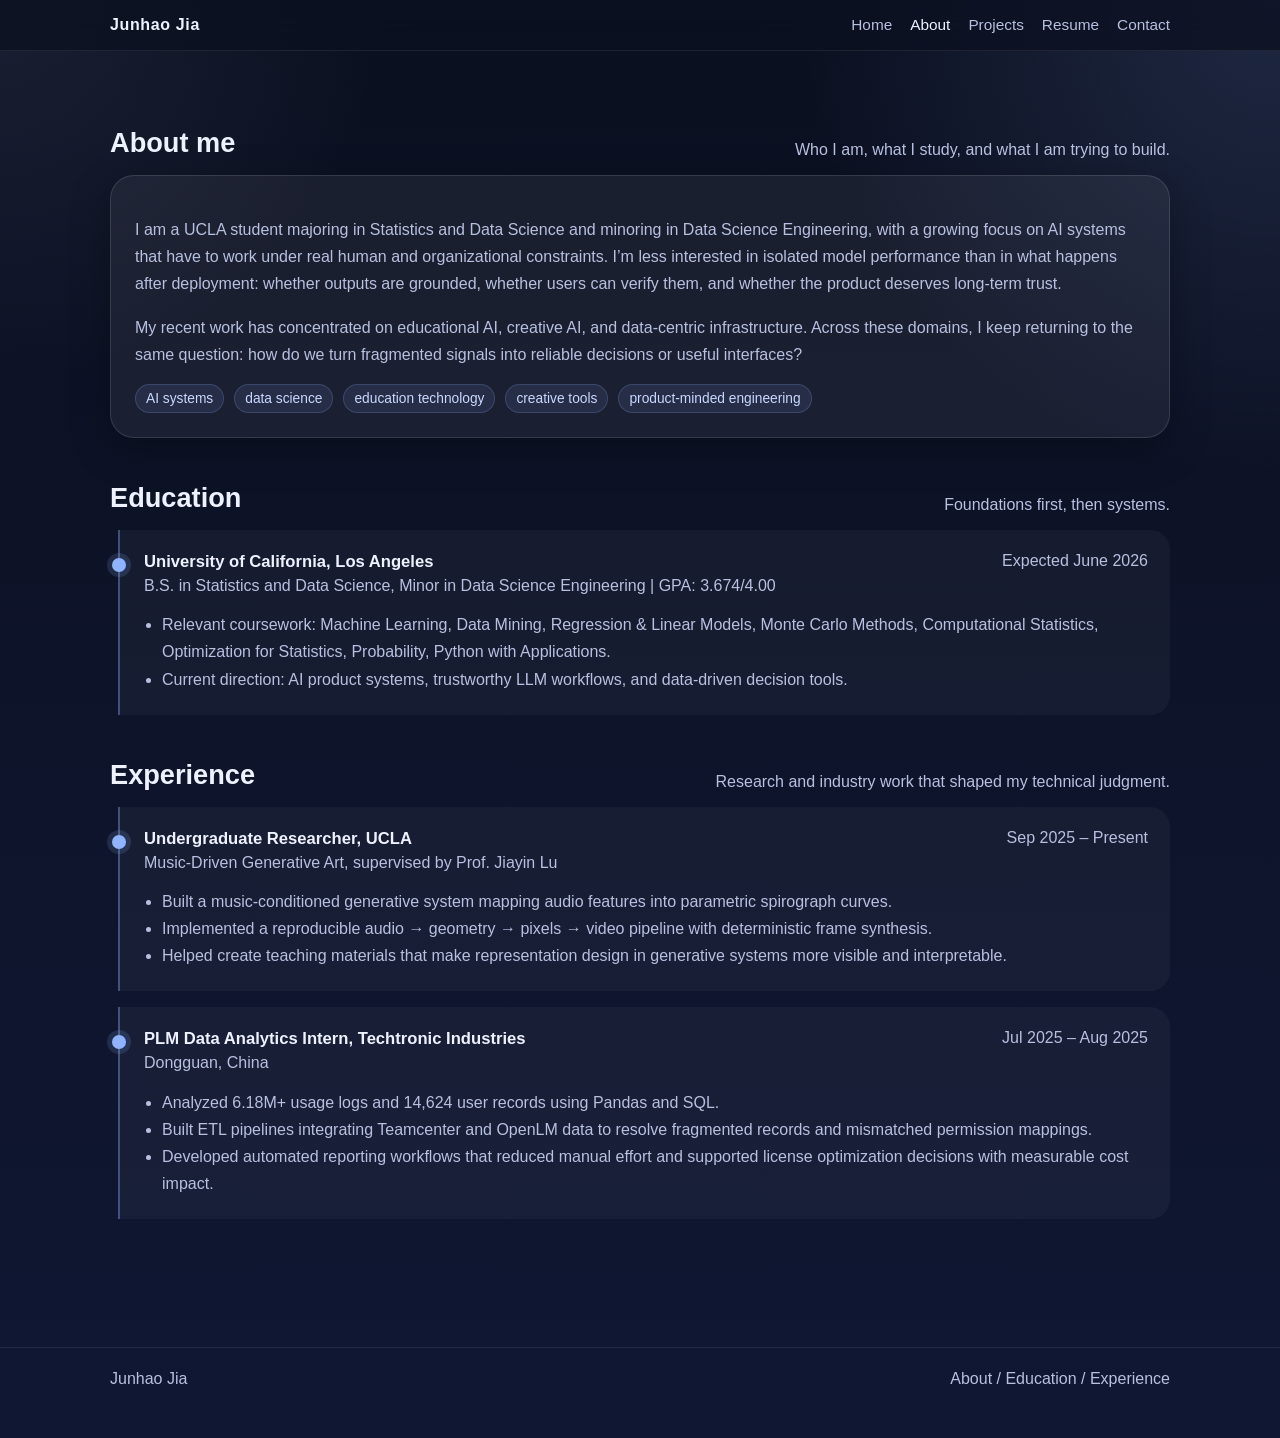
==== about.html @ 17f78689 "Initial commit" ====
<!DOCTYPE html>
<html lang="en">
<head>
  <meta charset="UTF-8" />
  <meta name="viewport" content="width=device-width, initial-scale=1.0" />
  <title>About | Junhao Jia</title>
  <link rel="stylesheet" href="styles.css" />
</head>
<body>
  <nav class="nav">
    <div class="nav-inner">
      <div class="brand">Junhao Jia</div>
      <div class="nav-links">
        <a href="index.html">Home</a>
        <a class="active" href="about.html">About</a>
        <a href="projects.html">Projects</a>
        <a href="resume.html">Resume</a>
        <a href="contact.html">Contact</a>
      </div>
    </div>
  </nav>

  <main class="container">
    <section class="section">
      <div class="section-header">
        <h2>About me</h2>
        <p class="section-note">Who I am, what I study, and what I am trying to build.</p>
      </div>
      <div class="panel">
        <p class="muted">
          I am a UCLA student majoring in Statistics and Data Science and minoring in Data Science Engineering,
          with a growing focus on AI systems that have to work under real human and organizational constraints.
          I’m less interested in isolated model performance than in what happens after deployment: whether outputs
          are grounded, whether users can verify them, and whether the product deserves long-term trust.
        </p>
        <p class="muted">
          My recent work has concentrated on educational AI, creative AI, and data-centric infrastructure. Across these domains,
          I keep returning to the same question: how do we turn fragmented signals into reliable decisions or useful interfaces?
        </p>
        <div class="tag-list">
          <span class="tag">AI systems</span>
          <span class="tag">data science</span>
          <span class="tag">education technology</span>
          <span class="tag">creative tools</span>
          <span class="tag">product-minded engineering</span>
        </div>
      </div>
    </section>

    <section class="section">
      <div class="section-header">
        <h2>Education</h2>
        <p class="section-note">Foundations first, then systems.</p>
      </div>
      <div class="timeline">
        <div class="timeline-item">
          <div class="item-top">
            <strong>University of California, Los Angeles</strong>
            <span>Expected June 2026</span>
          </div>
          <div class="muted">B.S. in Statistics and Data Science, Minor in Data Science Engineering | GPA: 3.674/4.00</div>
          <ul class="clean">
            <li>Relevant coursework: Machine Learning, Data Mining, Regression & Linear Models, Monte Carlo Methods, Computational Statistics, Optimization for Statistics, Probability, Python with Applications.</li>
            <li>Current direction: AI product systems, trustworthy LLM workflows, and data-driven decision tools.</li>
          </ul>
        </div>
      </div>
    </section>

    <section id="experience" class="section">
      <div class="section-header">
        <h2>Experience</h2>
        <p class="section-note">Research and industry work that shaped my technical judgment.</p>
      </div>
      <div class="timeline">
        <div class="timeline-item">
          <div class="item-top">
            <strong>Undergraduate Researcher, UCLA</strong>
            <span>Sep 2025 – Present</span>
          </div>
          <div class="muted">Music-Driven Generative Art, supervised by Prof. Jiayin Lu</div>
          <ul class="clean">
            <li>Built a music-conditioned generative system mapping audio features into parametric spirograph curves.</li>
            <li>Implemented a reproducible audio → geometry → pixels → video pipeline with deterministic frame synthesis.</li>
            <li>Helped create teaching materials that make representation design in generative systems more visible and interpretable.</li>
          </ul>
        </div>

        <div class="timeline-item">
          <div class="item-top">
            <strong>PLM Data Analytics Intern, Techtronic Industries</strong>
            <span>Jul 2025 – Aug 2025</span>
          </div>
          <div class="muted">Dongguan, China</div>
          <ul class="clean">
            <li>Analyzed 6.18M+ usage logs and 14,624 user records using Pandas and SQL.</li>
            <li>Built ETL pipelines integrating Teamcenter and OpenLM data to resolve fragmented records and mismatched permission mappings.</li>
            <li>Developed automated reporting workflows that reduced manual effort and supported license optimization decisions with measurable cost impact.</li>
          </ul>
        </div>
      </div>
    </section>
  </main>

  <footer class="footer">
    <div class="footer-inner">
      <span>Junhao Jia</span>
      <span>About / Education / Experience</span>
    </div>
  </footer>
</body>
</html>
---- styles.css ----
:root {
  --bg: #0b1020;
  --bg-soft: #121936;
  --card: rgba(255,255,255,0.06);
  --card-border: rgba(255,255,255,0.12);
  --text: #eef2ff;
  --muted: #b8c0e0;
  --accent: #8fb3ff;
  --accent-2: #c8d8ff;
  --shadow: 0 12px 40px rgba(0,0,0,0.28);
  --maxw: 1100px;
}

* { box-sizing: border-box; }
html { scroll-behavior: smooth; }
body {
  margin: 0;
  font-family: Inter, Arial, Helvetica, sans-serif;
  color: var(--text);
  background:
    radial-gradient(circle at top right, rgba(143,179,255,0.15), transparent 25%),
    radial-gradient(circle at top left, rgba(200,216,255,0.08), transparent 20%),
    linear-gradient(180deg, #0b1020 0%, #101733 100%);
  min-height: 100vh;
}

a { color: var(--accent-2); text-decoration: none; }
a:hover { text-decoration: underline; }

.nav {
  position: sticky;
  top: 0;
  z-index: 20;
  backdrop-filter: blur(16px);
  background: rgba(11,16,32,0.75);
  border-bottom: 1px solid rgba(255,255,255,0.08);
}
.nav-inner {
  max-width: var(--maxw);
  margin: 0 auto;
  padding: 16px 20px;
  display: flex;
  justify-content: space-between;
  align-items: center;
  gap: 16px;
}
.brand {
  font-weight: 700;
  letter-spacing: 0.04em;
}
.nav-links {
  display: flex;
  gap: 18px;
  flex-wrap: wrap;
}
.nav-links a {
  color: var(--muted);
  font-size: 0.96rem;
}
.nav-links a.active,
.nav-links a:hover {
  color: var(--text);
  text-decoration: none;
}

.container {
  max-width: var(--maxw);
  margin: 0 auto;
  padding: 32px 20px 72px;
}

.hero {
  display: grid;
  grid-template-columns: 1.4fr 0.9fr;
  gap: 28px;
  align-items: stretch;
  margin-top: 20px;
}
.hero-card, .panel, .card {
  background: var(--card);
  border: 1px solid var(--card-border);
  border-radius: 24px;
  box-shadow: var(--shadow);
}
.hero-card { padding: 36px; }
.hero h1 {
  font-size: clamp(2.4rem, 5vw, 4.5rem);
  margin: 10px 0 12px;
  line-height: 0.95;
}
.kicker {
  text-transform: uppercase;
  letter-spacing: 0.18em;
  color: var(--accent);
  font-size: 0.78rem;
  margin-bottom: 8px;
}
.lead {
  color: var(--muted);
  font-size: 1.08rem;
  line-height: 1.7;
  max-width: 60ch;
}
.button-row {
  display: flex;
  flex-wrap: wrap;
  gap: 12px;
  margin-top: 24px;
}
.btn {
  display: inline-flex;
  align-items: center;
  justify-content: center;
  padding: 12px 18px;
  border-radius: 999px;
  font-weight: 600;
  border: 1px solid var(--card-border);
  background: rgba(255,255,255,0.03);
  color: var(--text);
  text-decoration: none;
}
.btn.primary {
  background: linear-gradient(135deg, var(--accent), #7599f5);
  color: #081020;
  border: none;
}
.btn:hover { text-decoration: none; transform: translateY(-1px); }

.profile {
  padding: 28px;
  display: flex;
  flex-direction: column;
  gap: 18px;
}
.avatar {
  width: 100%;
  aspect-ratio: 1 / 1;
  border-radius: 22px;
  background:
    radial-gradient(circle at 50% 36%, rgba(255,255,255,0.18), transparent 16%),
    radial-gradient(circle at 50% 72%, rgba(255,255,255,0.12), transparent 22%),
    linear-gradient(160deg, #1a2550 0%, #23315f 100%);
  border: 1px dashed rgba(255,255,255,0.2);
  display: grid;
  place-items: center;
  text-align: center;
  color: var(--muted);
  padding: 20px;
}
.avatar strong {
  display: block;
  color: var(--text);
  font-size: 1.1rem;
  margin-bottom: 8px;
}
.stat-grid {
  display: grid;
  grid-template-columns: repeat(2, 1fr);
  gap: 12px;
}
.stat {
  padding: 16px;
  border-radius: 18px;
  background: rgba(255,255,255,0.04);
  border: 1px solid rgba(255,255,255,0.08);
}
.stat strong {
  display: block;
  font-size: 1.15rem;
}
.stat span {
  color: var(--muted);
  font-size: 0.92rem;
}

.section {
  margin-top: 44px;
}
.section-header {
  display: flex;
  justify-content: space-between;
  align-items: end;
  gap: 18px;
  margin-bottom: 16px;
}
.section h2 {
  font-size: 1.7rem;
  margin: 0;
}
.section p.section-note {
  margin: 0;
  color: var(--muted);
}
.grid-3, .grid-2 {
  display: grid;
  gap: 18px;
}
.grid-3 { grid-template-columns: repeat(3, 1fr); }
.grid-2 { grid-template-columns: repeat(2, 1fr); }
.card, .panel {
  padding: 24px;
}
.card h3, .panel h3 {
  margin-top: 0;
  margin-bottom: 10px;
}
.muted { color: var(--muted); line-height: 1.7; }
.tag-list {
  display: flex;
  gap: 10px;
  flex-wrap: wrap;
  margin-top: 12px;
}
.tag {
  padding: 6px 10px;
  font-size: 0.86rem;
  border-radius: 999px;
  background: rgba(143,179,255,0.1);
  color: var(--accent-2);
  border: 1px solid rgba(143,179,255,0.2);
}
.timeline {
  display: grid;
  gap: 16px;
}
.timeline-item {
  position: relative;
  padding: 22px 22px 22px 24px;
  border-left: 2px solid rgba(143,179,255,0.35);
  margin-left: 8px;
  background: rgba(255,255,255,0.04);
  border-radius: 0 20px 20px 0;
}
.timeline-item::before {
  content: '';
  position: absolute;
  left: -8px;
  top: 28px;
  width: 14px;
  height: 14px;
  background: var(--accent);
  border-radius: 50%;
  box-shadow: 0 0 0 5px rgba(143,179,255,0.15);
}
.item-top {
  display: flex;
  justify-content: space-between;
  gap: 12px;
  flex-wrap: wrap;
}
.item-top strong { font-size: 1.04rem; }
.item-top span { color: var(--muted); }
ul.clean {
  padding-left: 18px;
  margin: 12px 0 0;
  color: var(--muted);
  line-height: 1.7;
}
.resume-frame {
  width: 100%;
  height: 900px;
  border: 1px solid var(--card-border);
  border-radius: 18px;
  background: white;
}
.footer {
  border-top: 1px solid rgba(255,255,255,0.08);
  margin-top: 56px;
}
.footer-inner {
  max-width: var(--maxw);
  margin: 0 auto;
  padding: 22px 20px 50px;
  color: var(--muted);
  display: flex;
  justify-content: space-between;
  gap: 12px;
  flex-wrap: wrap;
}
.note-box {
  padding: 14px 16px;
  border-radius: 16px;
  background: rgba(255,255,255,0.05);
  border: 1px solid rgba(255,255,255,0.08);
  color: var(--muted);
  margin-top: 14px;
}
.small { font-size: 0.92rem; }

@media (max-width: 900px) {
  .hero, .grid-3, .grid-2 { grid-template-columns: 1fr; }
  .resume-frame { height: 720px; }
}

@media (max-width: 620px) {
  .hero-card, .profile, .card, .panel { padding: 22px; }
  .nav-inner { padding: 14px 16px; }
  .container { padding: 24px 16px 64px; }
  .hero h1 { line-height: 1.02; }
}
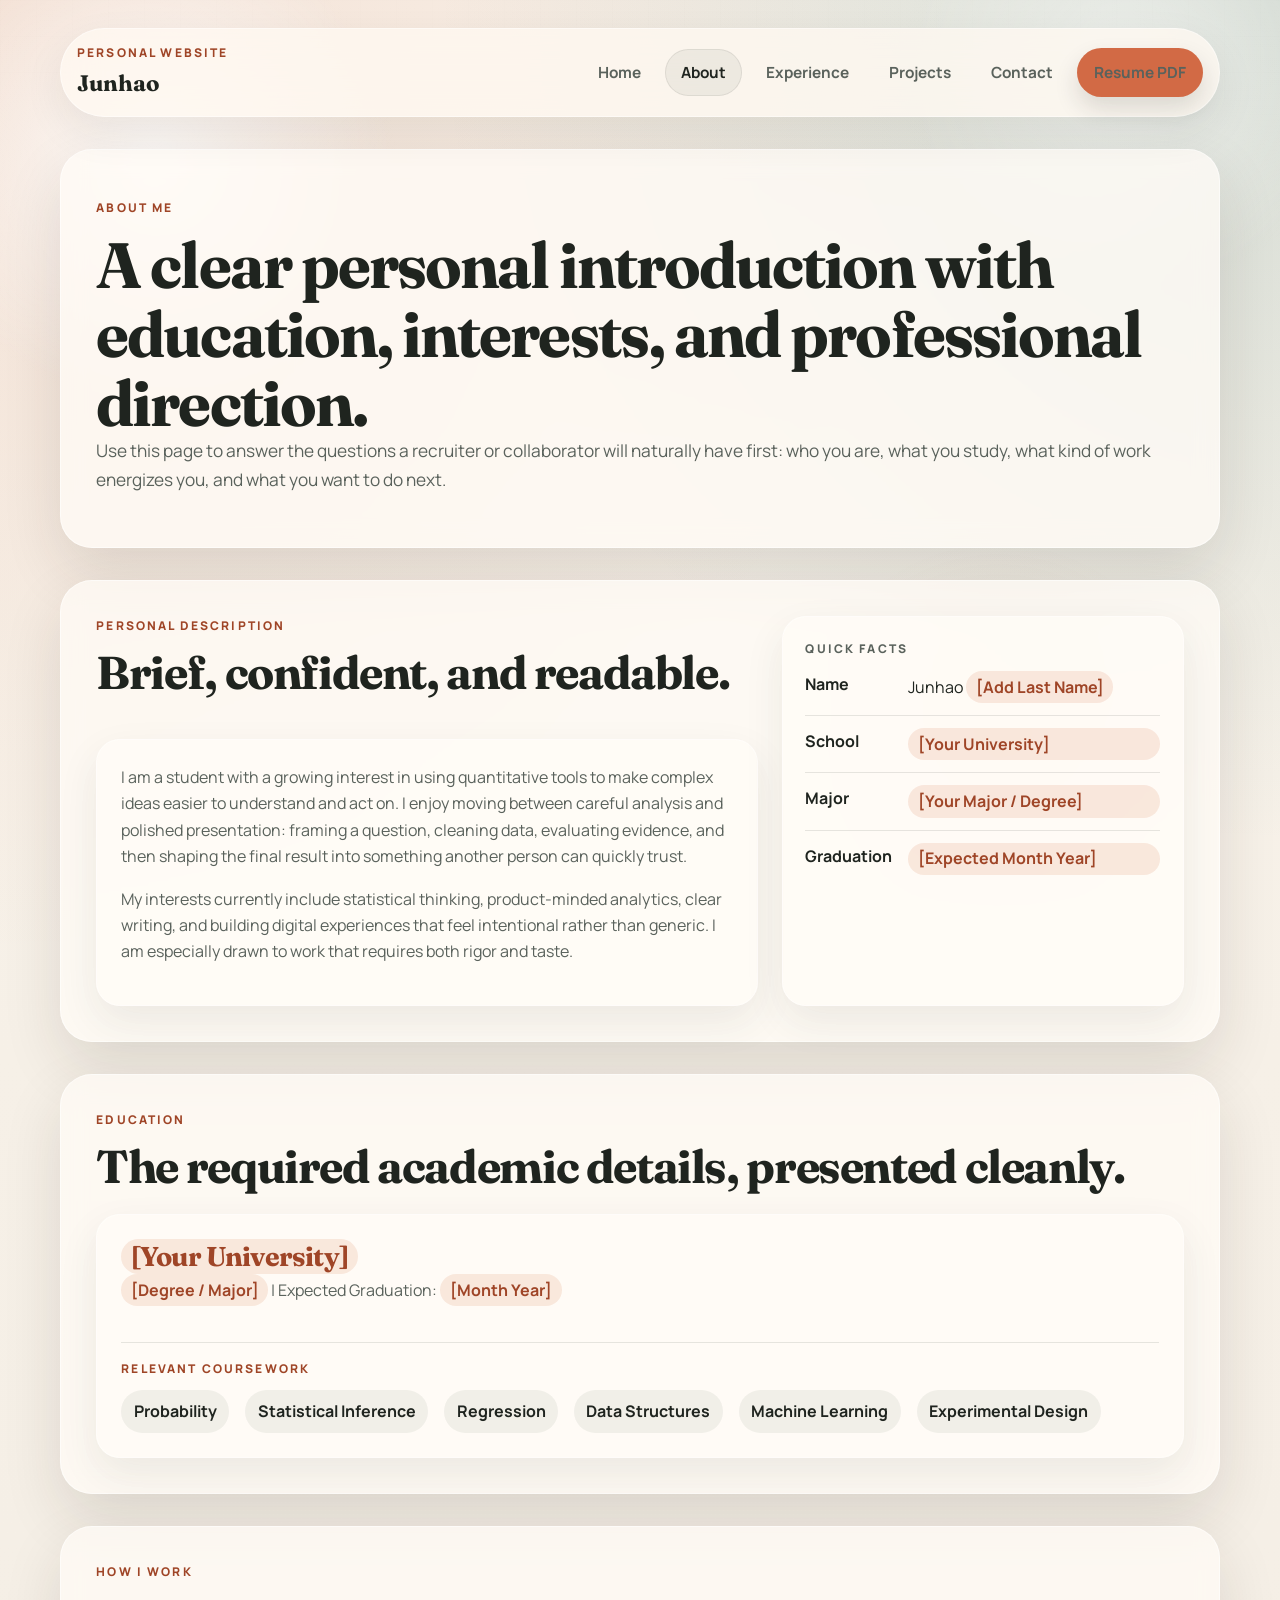
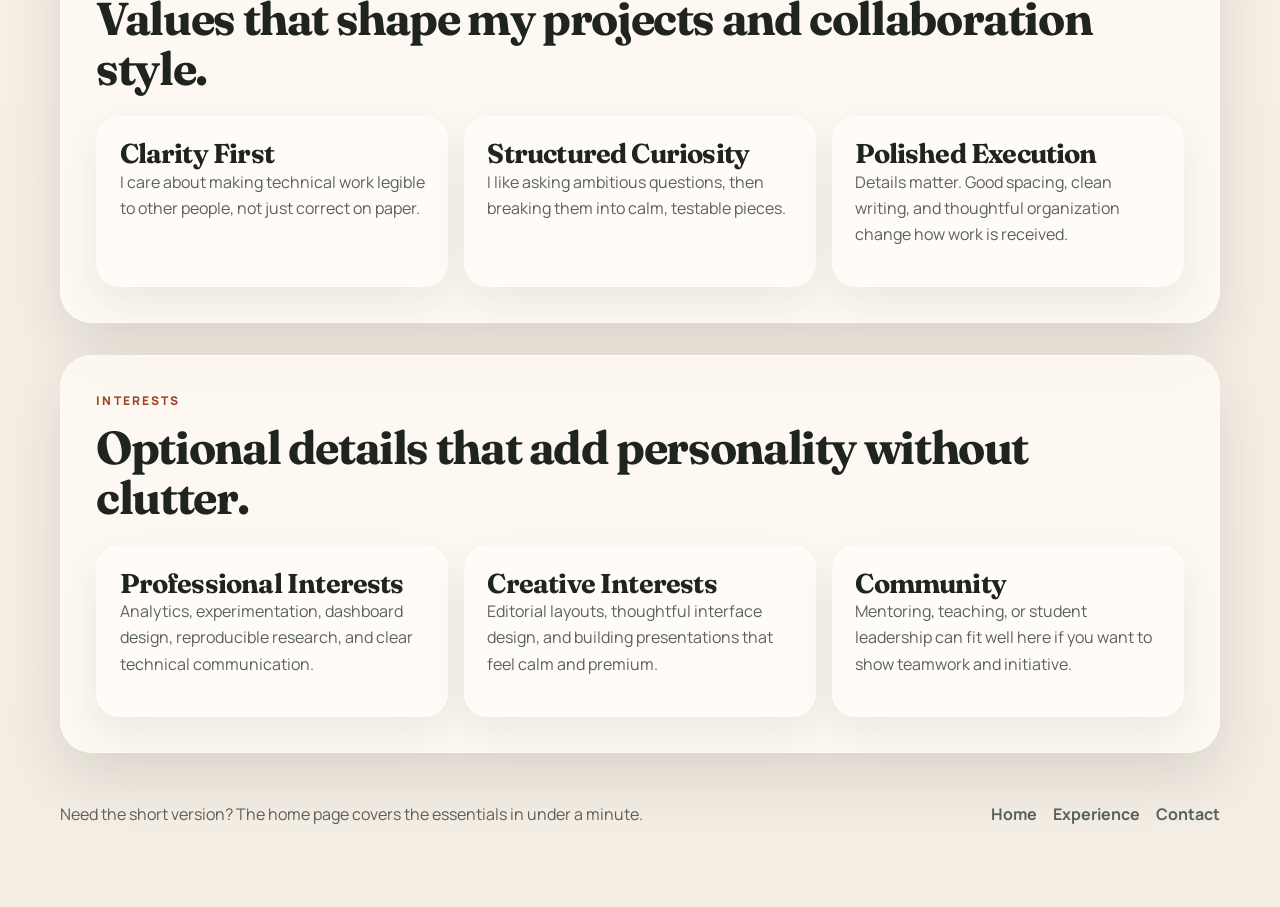
==== commit d8ddbaec: "Revamp site: new assets, styles, pages Reorganize the site to a modern multi-page layout: replace th" ====
--- a/about.html
+++ b/about.html
@@ -1,112 +1,169 @@
 <!DOCTYPE html>
 <html lang="en">
-<head>
-  <meta charset="UTF-8" />
-  <meta name="viewport" content="width=device-width, initial-scale=1.0" />
-  <title>About | Junhao Jia</title>
-  <link rel="stylesheet" href="styles.css" />
-</head>
-<body>
-  <nav class="nav">
-    <div class="nav-inner">
-      <div class="brand">Junhao Jia</div>
-      <div class="nav-links">
-        <a href="index.html">Home</a>
-        <a class="active" href="about.html">About</a>
-        <a href="projects.html">Projects</a>
-        <a href="resume.html">Resume</a>
-        <a href="contact.html">Contact</a>
-      </div>
+  <head>
+    <meta charset="UTF-8" />
+    <meta name="viewport" content="width=device-width, initial-scale=1.0" />
+    <meta
+      name="description"
+      content="About page for a professional personal website."
+    />
+    <title>About | Junhao</title>
+    <link rel="preconnect" href="https://fonts.googleapis.com" />
+    <link rel="preconnect" href="https://fonts.gstatic.com" crossorigin />
+    <link rel="stylesheet" href="assets/css/styles.css" />
+    <script src="assets/js/main.js" defer></script>
+  </head>
+  <body data-page="about">
+    <div class="site-shell">
+      <header class="site-header">
+        <a class="brand-mark" href="index.html">
+          <span class="brand-mark__eyebrow">Personal Website</span>
+          <span class="brand-mark__name">Junhao</span>
+        </a>
+        <button class="nav-toggle" type="button" aria-expanded="false" aria-label="Open menu">
+          <span></span>
+          <span></span>
+        </button>
+        <nav class="site-nav" aria-label="Primary">
+          <a href="index.html" data-nav="home">Home</a>
+          <a href="about.html" data-nav="about">About</a>
+          <a href="resume.html" data-nav="resume">Experience</a>
+          <a href="projects.html" data-nav="projects">Projects</a>
+          <a href="contact.html" data-nav="contact">Contact</a>
+          <a class="button button--small" href="assets/resume.pdf" target="_blank" rel="noreferrer">Resume PDF</a>
+        </nav>
+      </header>
+
+      <main>
+        <section class="page-intro reveal">
+          <p class="section-label">About Me</p>
+          <h1>A clear personal introduction with education, interests, and professional direction.</h1>
+          <p class="lead">
+            Use this page to answer the questions a recruiter or collaborator will naturally have first:
+            who you are, what you study, what kind of work energizes you, and what you want to do next.
+          </p>
+        </section>
+
+        <section class="section split-section reveal">
+          <div class="split-section__main">
+            <div class="section-heading">
+              <div>
+                <p class="section-label">Personal Description</p>
+                <h2>Brief, confident, and readable.</h2>
+              </div>
+            </div>
+            <div class="rich-card">
+              <p>
+                I am a student with a growing interest in using quantitative tools to make complex ideas
+                easier to understand and act on. I enjoy moving between careful analysis and polished
+                presentation: framing a question, cleaning data, evaluating evidence, and then shaping the
+                final result into something another person can quickly trust.
+              </p>
+              <p>
+                My interests currently include statistical thinking, product-minded analytics, clear writing,
+                and building digital experiences that feel intentional rather than generic. I am especially
+                drawn to work that requires both rigor and taste.
+              </p>
+            </div>
+          </div>
+
+          <aside class="split-section__side">
+            <div class="panel-card">
+              <p class="section-label">Quick Facts</p>
+              <ul class="meta-list meta-list--stacked">
+                <li><strong>Name</strong><span>Junhao <span class="placeholder">[Add Last Name]</span></span></li>
+                <li><strong>School</strong><span class="placeholder">[Your University]</span></li>
+                <li><strong>Major</strong><span class="placeholder">[Your Major / Degree]</span></li>
+                <li><strong>Graduation</strong><span class="placeholder">[Expected Month Year]</span></li>
+              </ul>
+            </div>
+          </aside>
+        </section>
+
+        <section class="section reveal">
+          <div class="section-heading">
+            <div>
+              <p class="section-label">Education</p>
+              <h2>The required academic details, presented cleanly.</h2>
+            </div>
+          </div>
+          <div class="education-card">
+            <div>
+              <h3><span class="placeholder">[Your University]</span></h3>
+              <p class="education-card__subline">
+                <span class="placeholder">[Degree / Major]</span> | Expected Graduation:
+                <span class="placeholder">[Month Year]</span>
+              </p>
+            </div>
+            <div class="coursework-block">
+              <p class="coursework-block__label">Relevant Coursework</p>
+              <div class="tag-cloud">
+                <span class="tag">Probability</span>
+                <span class="tag">Statistical Inference</span>
+                <span class="tag">Regression</span>
+                <span class="tag">Data Structures</span>
+                <span class="tag">Machine Learning</span>
+                <span class="tag">Experimental Design</span>
+              </div>
+            </div>
+          </div>
+        </section>
+
+        <section class="section reveal">
+          <div class="section-heading">
+            <div>
+              <p class="section-label">How I Work</p>
+              <h2>Values that shape my projects and collaboration style.</h2>
+            </div>
+          </div>
+          <div class="feature-grid">
+            <article class="feature-card">
+              <h3>Clarity First</h3>
+              <p>I care about making technical work legible to other people, not just correct on paper.</p>
+            </article>
+            <article class="feature-card">
+              <h3>Structured Curiosity</h3>
+              <p>I like asking ambitious questions, then breaking them into calm, testable pieces.</p>
+            </article>
+            <article class="feature-card">
+              <h3>Polished Execution</h3>
+              <p>Details matter. Good spacing, clean writing, and thoughtful organization change how work is received.</p>
+            </article>
+          </div>
+        </section>
+
+        <section class="section reveal">
+          <div class="section-heading">
+            <div>
+              <p class="section-label">Interests</p>
+              <h2>Optional details that add personality without clutter.</h2>
+            </div>
+          </div>
+          <div class="feature-grid">
+            <article class="feature-card">
+              <h3>Professional Interests</h3>
+              <p>Analytics, experimentation, dashboard design, reproducible research, and clear technical communication.</p>
+            </article>
+            <article class="feature-card">
+              <h3>Creative Interests</h3>
+              <p>Editorial layouts, thoughtful interface design, and building presentations that feel calm and premium.</p>
+            </article>
+            <article class="feature-card">
+              <h3>Community</h3>
+              <p>Mentoring, teaching, or student leadership can fit well here if you want to show teamwork and initiative.</p>
+            </article>
+          </div>
+        </section>
+      </main>
+
+      <footer class="site-footer">
+        <p>Need the short version? The home page covers the essentials in under a minute.</p>
+        <div class="footer-links">
+          <a href="index.html">Home</a>
+          <a href="resume.html">Experience</a>
+          <a href="contact.html">Contact</a>
+        </div>
+      </footer>
     </div>
-  </nav>
-
-  <main class="container">
-    <section class="section">
-      <div class="section-header">
-        <h2>About me</h2>
-        <p class="section-note">Who I am, what I study, and what I am trying to build.</p>
-      </div>
-      <div class="panel">
-        <p class="muted">
-          I am a UCLA student majoring in Statistics and Data Science and minoring in Data Science Engineering,
-          with a growing focus on AI systems that have to work under real human and organizational constraints.
-          I’m less interested in isolated model performance than in what happens after deployment: whether outputs
-          are grounded, whether users can verify them, and whether the product deserves long-term trust.
-        </p>
-        <p class="muted">
-          My recent work has concentrated on educational AI, creative AI, and data-centric infrastructure. Across these domains,
-          I keep returning to the same question: how do we turn fragmented signals into reliable decisions or useful interfaces?
-        </p>
-        <div class="tag-list">
-          <span class="tag">AI systems</span>
-          <span class="tag">data science</span>
-          <span class="tag">education technology</span>
-          <span class="tag">creative tools</span>
-          <span class="tag">product-minded engineering</span>
-        </div>
-      </div>
-    </section>
-
-    <section class="section">
-      <div class="section-header">
-        <h2>Education</h2>
-        <p class="section-note">Foundations first, then systems.</p>
-      </div>
-      <div class="timeline">
-        <div class="timeline-item">
-          <div class="item-top">
-            <strong>University of California, Los Angeles</strong>
-            <span>Expected June 2026</span>
-          </div>
-          <div class="muted">B.S. in Statistics and Data Science, Minor in Data Science Engineering | GPA: 3.674/4.00</div>
-          <ul class="clean">
-            <li>Relevant coursework: Machine Learning, Data Mining, Regression & Linear Models, Monte Carlo Methods, Computational Statistics, Optimization for Statistics, Probability, Python with Applications.</li>
-            <li>Current direction: AI product systems, trustworthy LLM workflows, and data-driven decision tools.</li>
-          </ul>
-        </div>
-      </div>
-    </section>
-
-    <section id="experience" class="section">
-      <div class="section-header">
-        <h2>Experience</h2>
-        <p class="section-note">Research and industry work that shaped my technical judgment.</p>
-      </div>
-      <div class="timeline">
-        <div class="timeline-item">
-          <div class="item-top">
-            <strong>Undergraduate Researcher, UCLA</strong>
-            <span>Sep 2025 – Present</span>
-          </div>
-          <div class="muted">Music-Driven Generative Art, supervised by Prof. Jiayin Lu</div>
-          <ul class="clean">
-            <li>Built a music-conditioned generative system mapping audio features into parametric spirograph curves.</li>
-            <li>Implemented a reproducible audio → geometry → pixels → video pipeline with deterministic frame synthesis.</li>
-            <li>Helped create teaching materials that make representation design in generative systems more visible and interpretable.</li>
-          </ul>
-        </div>
-
-        <div class="timeline-item">
-          <div class="item-top">
-            <strong>PLM Data Analytics Intern, Techtronic Industries</strong>
-            <span>Jul 2025 – Aug 2025</span>
-          </div>
-          <div class="muted">Dongguan, China</div>
-          <ul class="clean">
-            <li>Analyzed 6.18M+ usage logs and 14,624 user records using Pandas and SQL.</li>
-            <li>Built ETL pipelines integrating Teamcenter and OpenLM data to resolve fragmented records and mismatched permission mappings.</li>
-            <li>Developed automated reporting workflows that reduced manual effort and supported license optimization decisions with measurable cost impact.</li>
-          </ul>
-        </div>
-      </div>
-    </section>
-  </main>
-
-  <footer class="footer">
-    <div class="footer-inner">
-      <span>Junhao Jia</span>
-      <span>About / Education / Experience</span>
-    </div>
-  </footer>
-</body>
+  </body>
 </html>
--- a/assets/css/styles.css
+++ b/assets/css/styles.css
@@ -0,0 +1,731 @@
+@import url("https://fonts.googleapis.com/css2?family=Fraunces:opsz,wght@9..144,600;9..144,700&family=Manrope:wght@400;500;600;700;800&display=swap");
+
+:root {
+  --bg: #f6f0e7;
+  --bg-strong: #fff9f0;
+  --surface: rgba(255, 252, 246, 0.76);
+  --surface-strong: rgba(255, 250, 242, 0.96);
+  --ink: #1f241f;
+  --muted: #5a625c;
+  --line: rgba(31, 36, 31, 0.11);
+  --accent: #d26a45;
+  --accent-strong: #9f4527;
+  --accent-soft: rgba(210, 106, 69, 0.14);
+  --green: #2f6b65;
+  --green-soft: rgba(47, 107, 101, 0.14);
+  --shadow: 0 24px 60px rgba(40, 34, 28, 0.12);
+  --shadow-soft: 0 16px 40px rgba(40, 34, 28, 0.08);
+  --radius-xl: 32px;
+  --radius-lg: 24px;
+  --radius-md: 18px;
+  --radius-sm: 14px;
+  --content-width: min(1160px, calc(100vw - 2rem));
+}
+
+*,
+*::before,
+*::after {
+  box-sizing: border-box;
+}
+
+html {
+  scroll-behavior: smooth;
+}
+
+body {
+  margin: 0;
+  min-height: 100vh;
+  font-family: "Manrope", "Segoe UI", sans-serif;
+  color: var(--ink);
+  background:
+    radial-gradient(circle at top left, rgba(210, 106, 69, 0.14), transparent 34%),
+    radial-gradient(circle at top right, rgba(47, 107, 101, 0.18), transparent 30%),
+    linear-gradient(180deg, #f9f4ec 0%, #f6f0e7 42%, #f3ede4 100%);
+  line-height: 1.65;
+}
+
+body::before,
+body::after {
+  content: "";
+  position: fixed;
+  inset: 0;
+  pointer-events: none;
+  z-index: -2;
+}
+
+body::before {
+  background:
+    radial-gradient(circle at 12% 18%, rgba(255, 255, 255, 0.8), transparent 18%),
+    radial-gradient(circle at 88% 8%, rgba(255, 255, 255, 0.45), transparent 16%),
+    radial-gradient(circle at 78% 82%, rgba(210, 106, 69, 0.08), transparent 16%);
+}
+
+body::after {
+  z-index: -1;
+  opacity: 0.35;
+  background-image:
+    linear-gradient(rgba(31, 36, 31, 0.045) 1px, transparent 1px),
+    linear-gradient(90deg, rgba(31, 36, 31, 0.045) 1px, transparent 1px);
+  background-size: 36px 36px;
+  mask-image: linear-gradient(180deg, rgba(0, 0, 0, 0.26), transparent 86%);
+}
+
+img {
+  display: block;
+  max-width: 100%;
+}
+
+a {
+  color: inherit;
+  text-decoration: none;
+}
+
+p,
+ul {
+  margin-top: 0;
+}
+
+h1,
+h2,
+h3 {
+  margin: 0;
+  font-family: "Fraunces", Georgia, serif;
+  line-height: 1.08;
+  letter-spacing: -0.03em;
+}
+
+h1 {
+  font-size: clamp(2.8rem, 5vw, 5.1rem);
+}
+
+h2 {
+  font-size: clamp(2rem, 3.6vw, 3rem);
+}
+
+h3 {
+  font-size: clamp(1.3rem, 2.2vw, 1.7rem);
+}
+
+.site-shell {
+  width: var(--content-width);
+  margin: 0 auto;
+  padding: 1rem 0 4rem;
+}
+
+.site-header {
+  position: sticky;
+  top: 1rem;
+  z-index: 20;
+  display: flex;
+  align-items: center;
+  justify-content: space-between;
+  gap: 1rem;
+  width: 100%;
+  padding: 0.9rem 1rem;
+  margin-top: 0.75rem;
+  border: 1px solid rgba(255, 255, 255, 0.45);
+  border-radius: 999px;
+  background: rgba(255, 249, 241, 0.78);
+  backdrop-filter: blur(18px);
+  box-shadow: var(--shadow-soft);
+}
+
+.brand-mark {
+  display: inline-flex;
+  flex-direction: column;
+  gap: 0.1rem;
+  min-width: fit-content;
+}
+
+.brand-mark__eyebrow,
+.section-label,
+.stat-card__label,
+.project-card__kicker,
+.profile-card__eyebrow,
+.coursework-block__label,
+.detail-grid__label {
+  font-size: 0.75rem;
+  font-weight: 800;
+  letter-spacing: 0.18em;
+  text-transform: uppercase;
+  color: var(--accent-strong);
+}
+
+.brand-mark__name {
+  font-family: "Fraunces", Georgia, serif;
+  font-size: 1.4rem;
+  font-weight: 700;
+}
+
+.site-nav {
+  display: flex;
+  align-items: center;
+  gap: 0.5rem;
+  flex-wrap: wrap;
+}
+
+.site-nav a {
+  padding: 0.7rem 1rem;
+  border-radius: 999px;
+  font-size: 0.96rem;
+  font-weight: 700;
+  color: var(--muted);
+  transition: background-color 160ms ease, color 160ms ease, transform 160ms ease;
+}
+
+.site-nav a:hover,
+.site-nav a.is-active {
+  background: rgba(31, 36, 31, 0.06);
+  color: var(--ink);
+}
+
+.site-nav a.is-active {
+  box-shadow: inset 0 0 0 1px rgba(31, 36, 31, 0.08);
+}
+
+.nav-toggle {
+  display: none;
+  width: 3rem;
+  height: 3rem;
+  border: 0;
+  border-radius: 50%;
+  background: rgba(31, 36, 31, 0.06);
+  cursor: pointer;
+}
+
+.nav-toggle span {
+  display: block;
+  width: 1.1rem;
+  height: 2px;
+  margin: 0.22rem auto;
+  background: var(--ink);
+}
+
+.page-intro,
+.hero,
+.section,
+.callout {
+  margin-top: 2rem;
+}
+
+.hero {
+  display: grid;
+  grid-template-columns: 1.35fr 0.95fr;
+  gap: 1.6rem;
+  align-items: stretch;
+}
+
+.hero__content,
+.profile-card,
+.section,
+.callout,
+.page-intro {
+  border: 1px solid rgba(255, 255, 255, 0.52);
+  border-radius: var(--radius-xl);
+  background: var(--surface);
+  backdrop-filter: blur(12px);
+  box-shadow: var(--shadow);
+}
+
+.hero__content {
+  padding: clamp(2rem, 4vw, 4rem);
+}
+
+.hero__content .lead {
+  max-width: 52rem;
+}
+
+.lead {
+  font-size: 1.08rem;
+  color: var(--muted);
+}
+
+.helper-note {
+  width: fit-content;
+  margin-top: 1.35rem;
+  padding: 0.75rem 1rem;
+  border: 1px solid rgba(210, 106, 69, 0.18);
+  border-radius: 999px;
+  background: rgba(255, 250, 245, 0.68);
+  color: var(--muted);
+  font-size: 0.94rem;
+}
+
+.cta-row,
+.tag-row,
+.footer-links,
+.contact-grid,
+.feature-grid,
+.project-grid,
+.stats-grid,
+.detail-grid,
+.tag-cloud {
+  display: flex;
+  gap: 1rem;
+  flex-wrap: wrap;
+}
+
+.button {
+  display: inline-flex;
+  align-items: center;
+  justify-content: center;
+  min-height: 3rem;
+  padding: 0.85rem 1.25rem;
+  border: 1px solid transparent;
+  border-radius: 999px;
+  background: var(--ink);
+  color: #fff;
+  font-weight: 800;
+  box-shadow: 0 12px 24px rgba(31, 36, 31, 0.14);
+  transition: transform 160ms ease, box-shadow 160ms ease, background-color 160ms ease;
+}
+
+.button:hover {
+  transform: translateY(-2px);
+  box-shadow: 0 16px 28px rgba(31, 36, 31, 0.18);
+}
+
+.button--ghost {
+  border-color: rgba(31, 36, 31, 0.1);
+  background: rgba(255, 255, 255, 0.7);
+  color: var(--ink);
+}
+
+.button--small {
+  min-height: 2.55rem;
+  padding-inline: 1rem;
+  background: var(--accent);
+}
+
+.text-link {
+  display: inline-flex;
+  align-items: center;
+  font-weight: 800;
+  color: var(--green);
+}
+
+.text-link:hover {
+  text-decoration: underline;
+}
+
+.profile-card {
+  overflow: hidden;
+}
+
+.profile-card__media {
+  min-height: 300px;
+  background:
+    radial-gradient(circle at 20% 20%, rgba(255, 255, 255, 0.95), transparent 26%),
+    linear-gradient(160deg, rgba(47, 107, 101, 0.12), rgba(210, 106, 69, 0.22));
+}
+
+.profile-card__media img {
+  width: 100%;
+  height: 100%;
+  object-fit: cover;
+}
+
+.profile-card__body {
+  padding: 1.6rem;
+}
+
+.meta-list,
+.list-plain {
+  list-style: none;
+  padding: 0;
+  margin-bottom: 0;
+}
+
+.meta-list li {
+  display: grid;
+  grid-template-columns: 108px 1fr;
+  gap: 0.8rem;
+  padding: 0.75rem 0;
+  border-top: 1px solid var(--line);
+}
+
+.meta-list li:first-child {
+  border-top: 0;
+  padding-top: 0;
+}
+
+.meta-list--stacked li {
+  grid-template-columns: 90px 1fr;
+}
+
+.placeholder {
+  display: inline-flex;
+  align-items: center;
+  padding: 0.18rem 0.6rem;
+  border-radius: 999px;
+  background: var(--accent-soft);
+  color: var(--accent-strong);
+  font-weight: 700;
+}
+
+.stats-grid {
+  display: grid;
+  grid-template-columns: repeat(3, minmax(0, 1fr));
+}
+
+.stat-card,
+.feature-card,
+.panel-card,
+.project-card,
+.contact-card,
+.rich-card,
+.education-card,
+.callout {
+  border: 1px solid rgba(255, 255, 255, 0.48);
+  border-radius: var(--radius-lg);
+  background: var(--surface);
+  box-shadow: var(--shadow-soft);
+}
+
+.stat-card,
+.feature-card,
+.panel-card,
+.contact-card {
+  padding: 1.4rem;
+}
+
+.section,
+.page-intro {
+  padding: clamp(1.5rem, 3vw, 2.2rem);
+}
+
+.page-intro {
+  padding-top: clamp(2rem, 4vw, 3rem);
+}
+
+.section-heading {
+  display: flex;
+  justify-content: space-between;
+  align-items: end;
+  gap: 1rem;
+  margin-bottom: 1.4rem;
+}
+
+.feature-grid {
+  display: grid;
+  grid-template-columns: repeat(3, minmax(0, 1fr));
+}
+
+.split-section {
+  display: grid;
+  grid-template-columns: 1.4fr 0.85fr;
+  gap: 1.5rem;
+}
+
+.split-section__main,
+.split-section__side {
+  display: grid;
+  gap: 1.2rem;
+}
+
+.panel-card--accent,
+.callout {
+  background:
+    linear-gradient(145deg, rgba(255, 248, 241, 0.95), rgba(247, 237, 229, 0.96)),
+    var(--surface);
+}
+
+.timeline {
+  display: grid;
+  gap: 1rem;
+}
+
+.timeline-item {
+  position: relative;
+  padding: 1.2rem 1.2rem 1.2rem 1.5rem;
+  border: 1px solid rgba(31, 36, 31, 0.08);
+  border-radius: var(--radius-lg);
+  background: rgba(255, 255, 255, 0.52);
+}
+
+.timeline-item::before {
+  content: "";
+  position: absolute;
+  top: 1.4rem;
+  left: 0.8rem;
+  width: 0.45rem;
+  height: calc(100% - 2.8rem);
+  border-radius: 999px;
+  background: linear-gradient(180deg, var(--accent), rgba(47, 107, 101, 0.7));
+}
+
+.timeline-item__period,
+.timeline-item__org,
+.education-card__subline,
+.project-card__summary,
+.contact-card p,
+.feature-card p,
+.stat-card p,
+.panel-card p,
+.rich-card p,
+.timeline-item p,
+.timeline-item li {
+  color: var(--muted);
+}
+
+.timeline-item__period {
+  margin-bottom: 0.45rem;
+  font-weight: 800;
+}
+
+.timeline-item__org {
+  margin: 0.4rem 0 0.8rem;
+  font-weight: 700;
+}
+
+.list-plain li {
+  position: relative;
+  padding-left: 1.2rem;
+  margin-bottom: 0.7rem;
+}
+
+.list-plain li:last-child {
+  margin-bottom: 0;
+}
+
+.list-plain li::before {
+  content: "";
+  position: absolute;
+  top: 0.62rem;
+  left: 0;
+  width: 0.5rem;
+  height: 0.5rem;
+  border-radius: 50%;
+  background: var(--accent);
+}
+
+.tag,
+.contact-card__link {
+  display: inline-flex;
+  align-items: center;
+}
+
+.tag {
+  padding: 0.5rem 0.78rem;
+  border-radius: 999px;
+  background: rgba(31, 36, 31, 0.06);
+  color: var(--ink);
+  font-weight: 700;
+}
+
+.project-grid {
+  display: grid;
+  grid-template-columns: repeat(2, minmax(0, 1fr));
+}
+
+.project-grid--full {
+  grid-template-columns: repeat(12, minmax(0, 1fr));
+}
+
+.project-card {
+  padding: 1.6rem;
+}
+
+.project-card--featured {
+  grid-column: span 12;
+  background:
+    radial-gradient(circle at top right, rgba(47, 107, 101, 0.1), transparent 22%),
+    linear-gradient(150deg, rgba(255, 255, 255, 0.82), rgba(249, 241, 232, 0.92));
+}
+
+.project-card--featured .detail-grid {
+  display: grid;
+  grid-template-columns: repeat(2, minmax(0, 1fr));
+  margin-top: 1.5rem;
+}
+
+.detail-grid__label {
+  margin-bottom: 0.55rem;
+}
+
+.education-card,
+.rich-card {
+  padding: 1.5rem;
+}
+
+.education-card {
+  display: grid;
+  gap: 1.2rem;
+}
+
+.coursework-block {
+  padding-top: 1rem;
+  border-top: 1px solid var(--line);
+}
+
+.resume-frame {
+  overflow: hidden;
+  border: 1px solid rgba(31, 36, 31, 0.08);
+  border-radius: var(--radius-lg);
+  background: rgba(255, 255, 255, 0.6);
+  box-shadow: var(--shadow-soft);
+}
+
+.resume-frame object {
+  width: 100%;
+  min-height: 820px;
+}
+
+.contact-grid {
+  display: grid;
+  grid-template-columns: repeat(2, minmax(0, 1fr));
+}
+
+.contact-card__link {
+  margin: 0.4rem 0 0.8rem;
+  font-size: 1.05rem;
+  font-weight: 800;
+  color: var(--green);
+}
+
+.callout {
+  display: flex;
+  align-items: center;
+  justify-content: space-between;
+  gap: 1rem;
+  padding: 1.6rem;
+}
+
+.site-footer {
+  display: flex;
+  justify-content: space-between;
+  gap: 1rem;
+  margin-top: 2rem;
+  padding: 1rem 0 0;
+  color: var(--muted);
+}
+
+.footer-links a {
+  font-weight: 700;
+}
+
+.reveal {
+  opacity: 0;
+  transform: translateY(18px);
+  transition: opacity 500ms ease, transform 500ms ease;
+}
+
+.reveal.is-visible {
+  opacity: 1;
+  transform: translateY(0);
+}
+
+@media (prefers-reduced-motion: reduce) {
+  html {
+    scroll-behavior: auto;
+  }
+
+  .reveal {
+    opacity: 1;
+    transform: none;
+    transition: none;
+  }
+
+  .button,
+  .site-nav a {
+    transition: none;
+  }
+}
+
+@media (max-width: 960px) {
+  .hero,
+  .split-section,
+  .stats-grid,
+  .feature-grid,
+  .project-grid,
+  .contact-grid {
+    grid-template-columns: 1fr;
+  }
+
+  .project-grid--full {
+    display: grid;
+    grid-template-columns: 1fr;
+  }
+
+  .project-card--featured {
+    grid-column: auto;
+  }
+
+  .project-card--featured .detail-grid {
+    grid-template-columns: 1fr;
+  }
+
+  .section-heading,
+  .callout,
+  .site-footer {
+    flex-direction: column;
+    align-items: flex-start;
+  }
+
+  .site-header {
+    border-radius: 28px;
+  }
+
+  .nav-toggle {
+    display: inline-flex;
+    align-items: center;
+    justify-content: center;
+  }
+
+  .site-nav {
+    position: absolute;
+    top: calc(100% + 0.65rem);
+    left: 0;
+    right: 0;
+    display: none;
+    flex-direction: column;
+    align-items: stretch;
+    padding: 0.8rem;
+    border: 1px solid rgba(255, 255, 255, 0.55);
+    border-radius: 28px;
+    background: rgba(255, 249, 241, 0.96);
+    box-shadow: var(--shadow);
+  }
+
+  .site-nav.is-open {
+    display: flex;
+  }
+
+  .site-nav a {
+    width: 100%;
+  }
+}
+
+@media (max-width: 640px) {
+  .site-shell {
+    width: min(100vw - 1rem, 100%);
+    padding-bottom: 3rem;
+  }
+
+  .site-header {
+    top: 0.5rem;
+    padding: 0.8rem;
+  }
+
+  .hero__content,
+  .section,
+  .page-intro,
+  .callout,
+  .project-card,
+  .feature-card,
+  .panel-card,
+  .contact-card,
+  .rich-card,
+  .education-card {
+    padding: 1.2rem;
+  }
+
+  .meta-list li {
+    grid-template-columns: 1fr;
+    gap: 0.25rem;
+  }
+
+  .resume-frame object {
+    min-height: 620px;
+  }
+}
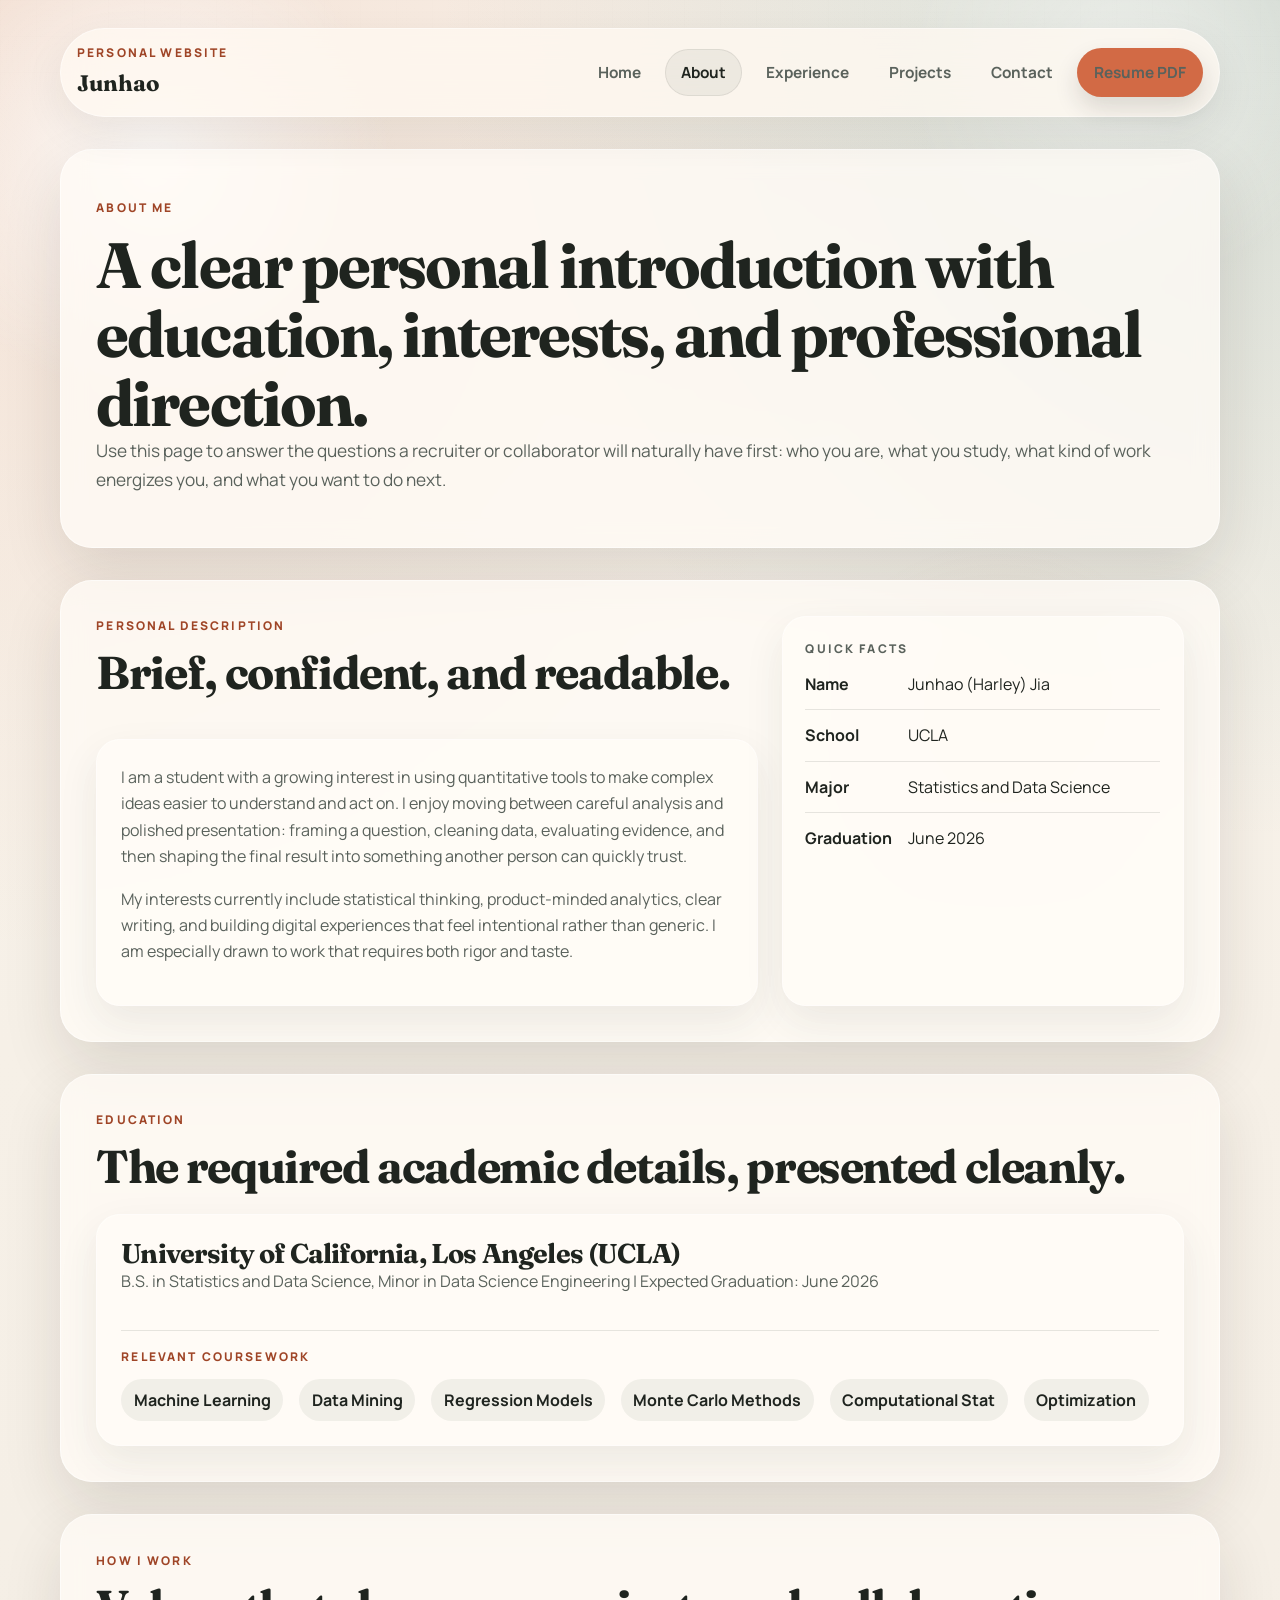
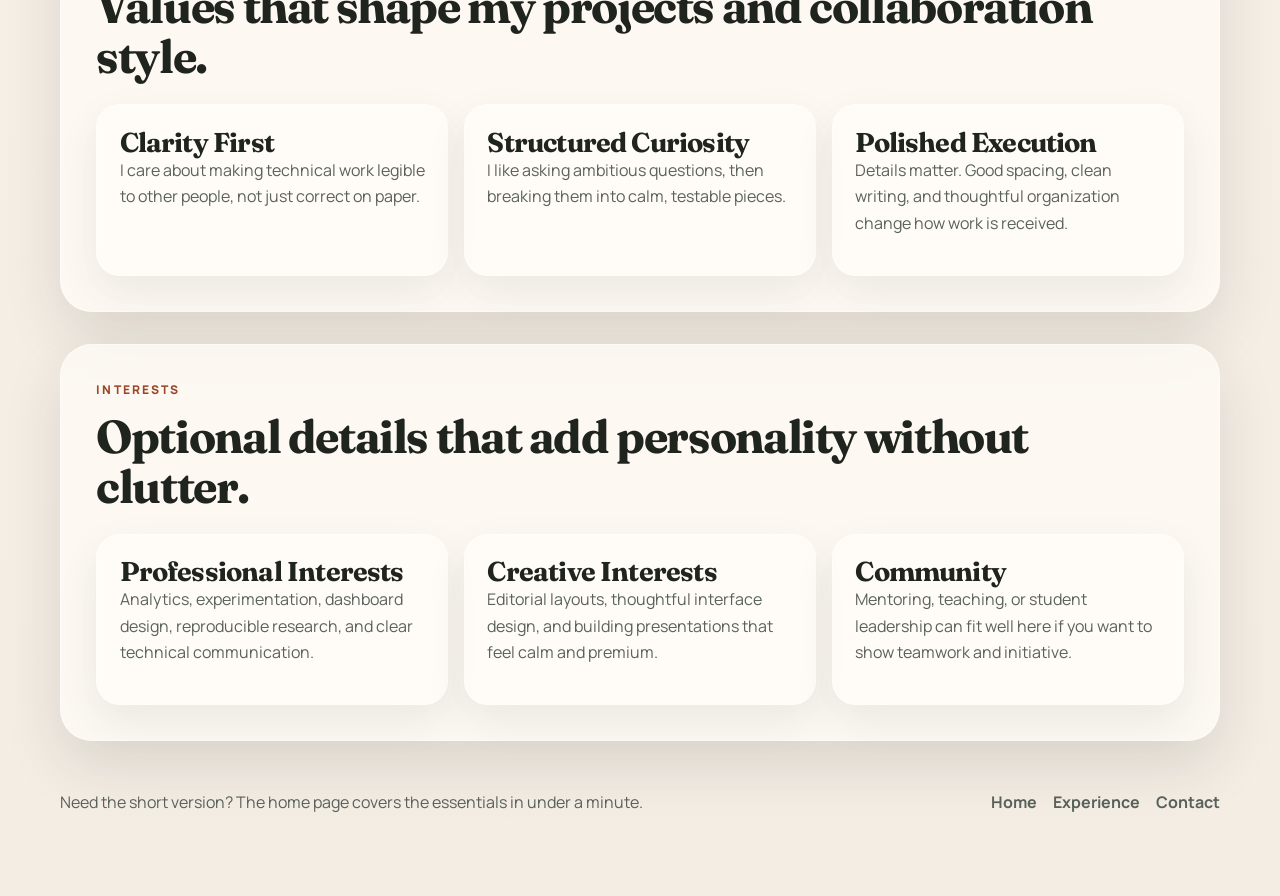
==== commit e8253f98: "1" ====
--- a/about.html
+++ b/about.html
@@ -71,10 +71,10 @@
             <div class="panel-card">
               <p class="section-label">Quick Facts</p>
               <ul class="meta-list meta-list--stacked">
-                <li><strong>Name</strong><span>Junhao <span class="placeholder">[Add Last Name]</span></span></li>
-                <li><strong>School</strong><span class="placeholder">[Your University]</span></li>
-                <li><strong>Major</strong><span class="placeholder">[Your Major / Degree]</span></li>
-                <li><strong>Graduation</strong><span class="placeholder">[Expected Month Year]</span></li>
+                <li><strong>Name</strong><span>Junhao (Harley) Jia</span></li>
+                <li><strong>School</strong><span>UCLA</span></li>
+                <li><strong>Major</strong><span>Statistics and Data Science</span></li>
+                <li><strong>Graduation</strong><span>June 2026</span></li>
               </ul>
             </div>
           </aside>
@@ -89,21 +89,20 @@
           </div>
           <div class="education-card">
             <div>
-              <h3><span class="placeholder">[Your University]</span></h3>
+              <h3>University of California, Los Angeles (UCLA)</h3>
               <p class="education-card__subline">
-                <span class="placeholder">[Degree / Major]</span> | Expected Graduation:
-                <span class="placeholder">[Month Year]</span>
+                B.S. in Statistics and Data Science, Minor in Data Science Engineering | Expected Graduation: June 2026
               </p>
             </div>
             <div class="coursework-block">
               <p class="coursework-block__label">Relevant Coursework</p>
               <div class="tag-cloud">
-                <span class="tag">Probability</span>
-                <span class="tag">Statistical Inference</span>
-                <span class="tag">Regression</span>
-                <span class="tag">Data Structures</span>
                 <span class="tag">Machine Learning</span>
-                <span class="tag">Experimental Design</span>
+                <span class="tag">Data Mining</span>
+                <span class="tag">Regression Models</span>
+                <span class="tag">Monte Carlo Methods</span>
+                <span class="tag">Computational Stat</span>
+                <span class="tag">Optimization</span>
               </div>
             </div>
           </div>
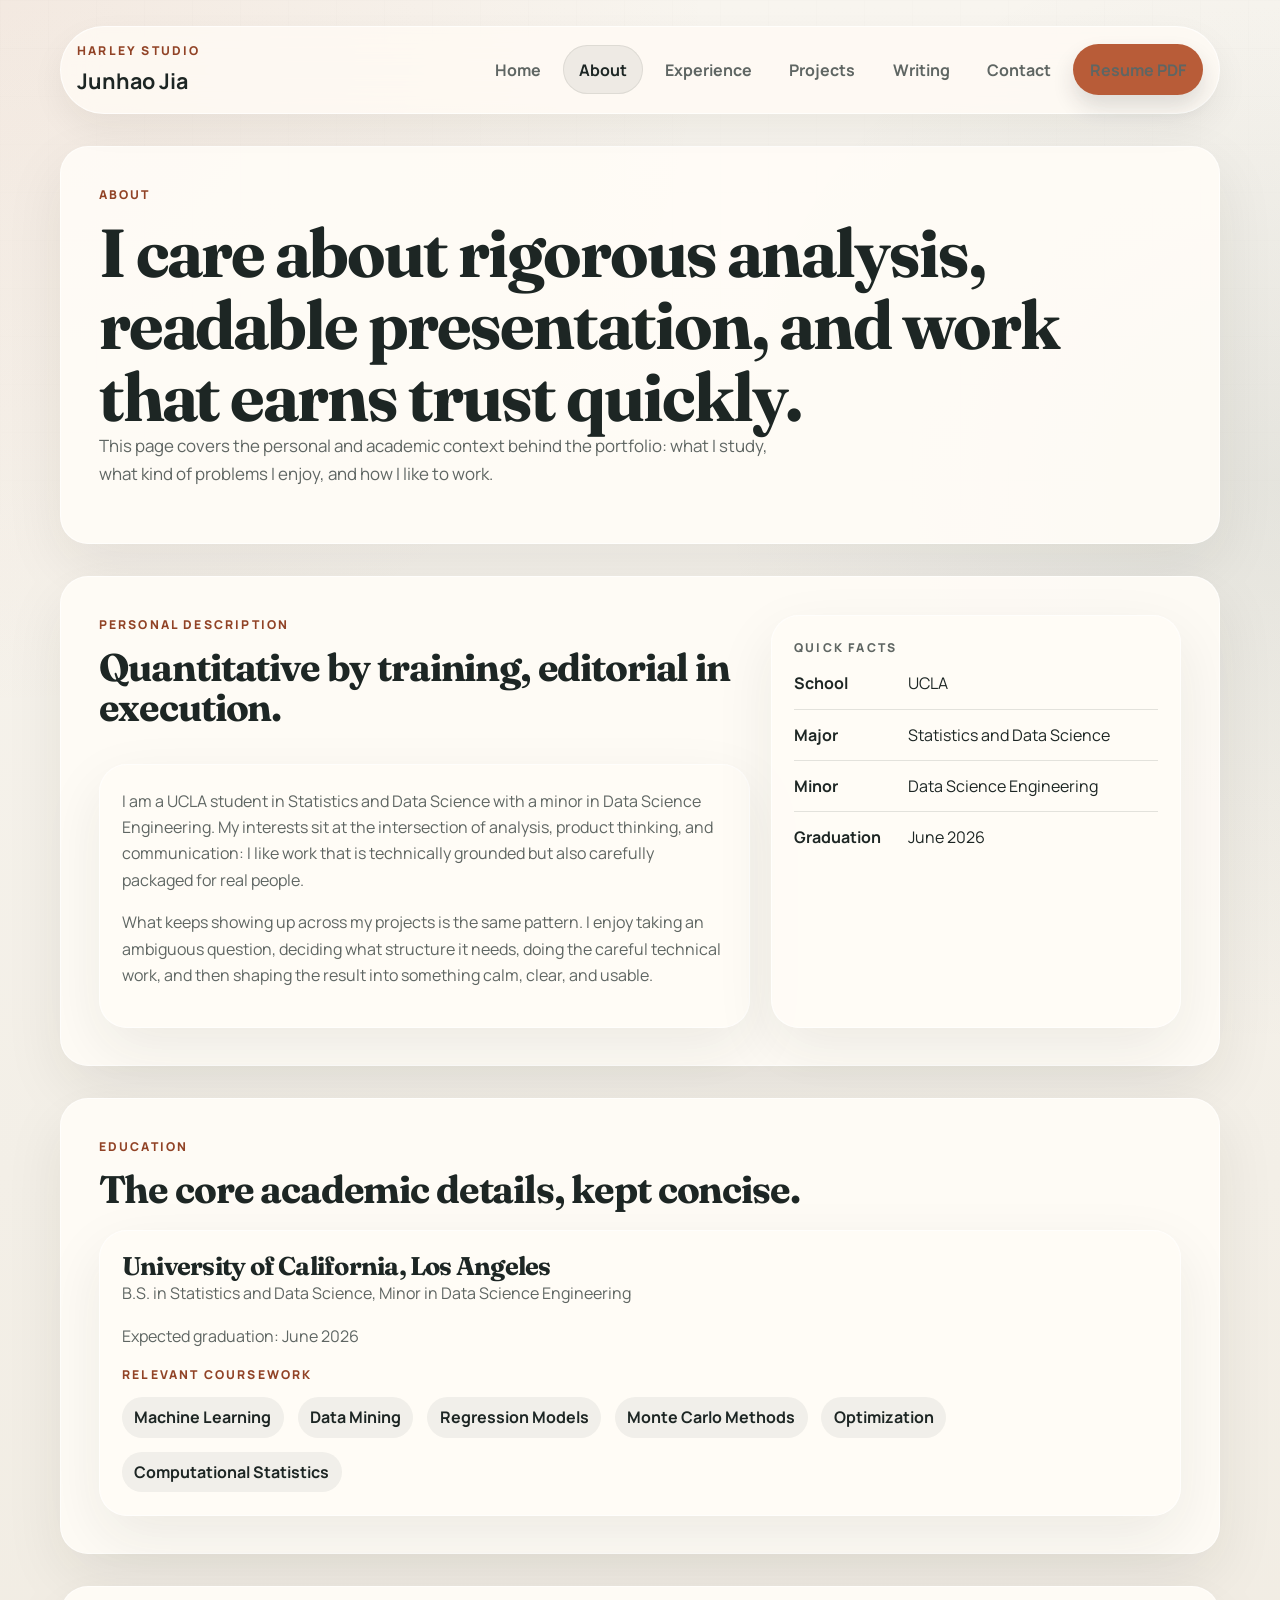
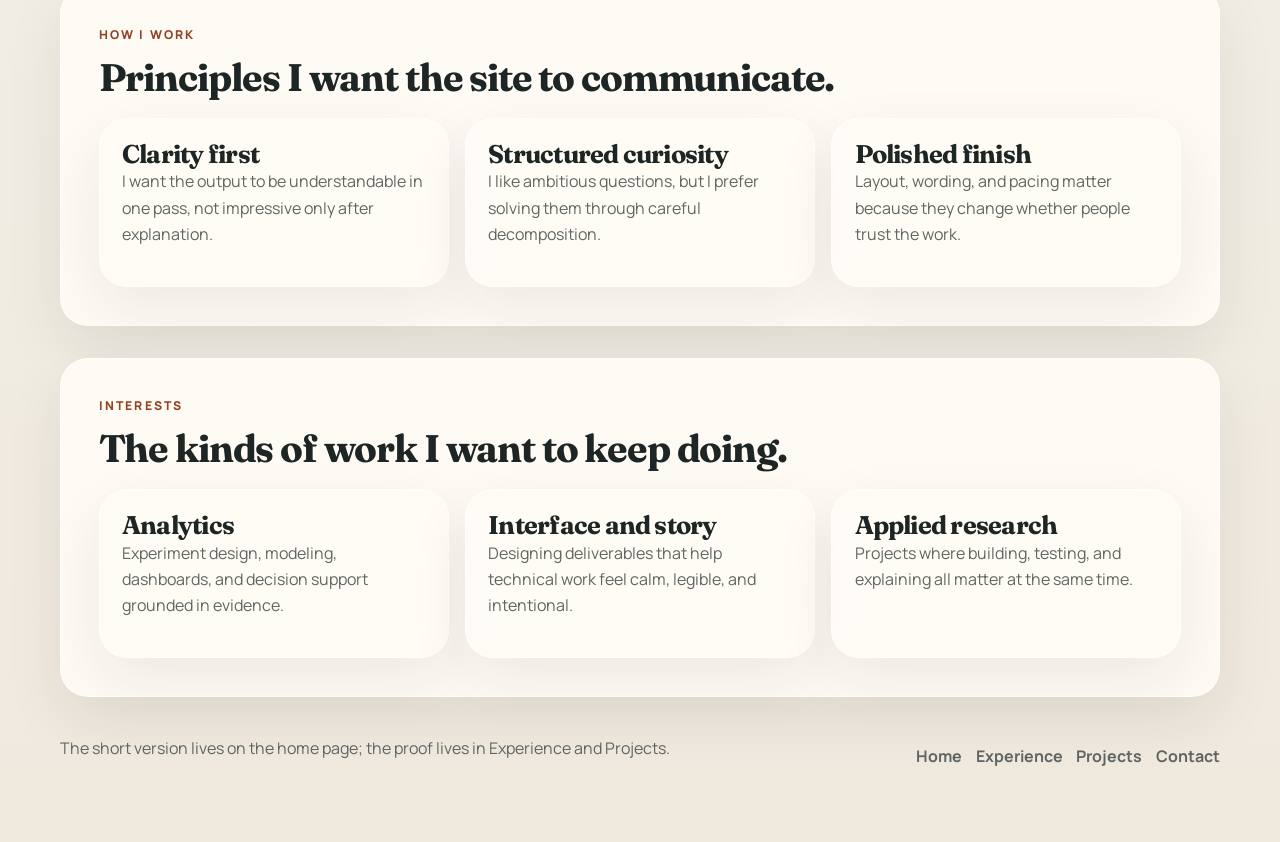
==== commit 9ac6a0ce: "2" ====
--- a/about.html
+++ b/about.html
@@ -5,9 +5,9 @@
     <meta name="viewport" content="width=device-width, initial-scale=1.0" />
     <meta
       name="description"
-      content="About page for a professional personal website."
+      content="About Junhao Jia, a UCLA Statistics and Data Science student focused on analysis, design, and communication."
     />
-    <title>About | Junhao</title>
+    <title>About | Junhao Jia</title>
     <link rel="preconnect" href="https://fonts.googleapis.com" />
     <link rel="preconnect" href="https://fonts.gstatic.com" crossorigin />
     <link rel="stylesheet" href="assets/css/styles.css" />
@@ -17,8 +17,8 @@
     <div class="site-shell">
       <header class="site-header">
         <a class="brand-mark" href="index.html">
-          <span class="brand-mark__eyebrow">Personal Website</span>
-          <span class="brand-mark__name">Junhao</span>
+          <span class="brand-mark__eyebrow">Harley Studio</span>
+          <span class="brand-mark__name">Junhao Jia</span>
         </a>
         <button class="nav-toggle" type="button" aria-expanded="false" aria-label="Open menu">
           <span></span>
@@ -29,6 +29,7 @@
           <a href="about.html" data-nav="about">About</a>
           <a href="resume.html" data-nav="resume">Experience</a>
           <a href="projects.html" data-nav="projects">Projects</a>
+          <a href="writing.html" data-nav="writing">Writing</a>
           <a href="contact.html" data-nav="contact">Contact</a>
           <a class="button button--small" href="assets/resume.pdf" target="_blank" rel="noreferrer">Resume PDF</a>
         </nav>
@@ -36,11 +37,11 @@
 
       <main>
         <section class="page-intro reveal">
-          <p class="section-label">About Me</p>
-          <h1>A clear personal introduction with education, interests, and professional direction.</h1>
+          <p class="section-label">About</p>
+          <h1>I care about rigorous analysis, readable presentation, and work that earns trust quickly.</h1>
           <p class="lead">
-            Use this page to answer the questions a recruiter or collaborator will naturally have first:
-            who you are, what you study, what kind of work energizes you, and what you want to do next.
+            This page covers the personal and academic context behind the portfolio: what I study,
+            what kind of problems I enjoy, and how I like to work.
           </p>
         </section>
 
@@ -49,31 +50,30 @@
             <div class="section-heading">
               <div>
                 <p class="section-label">Personal Description</p>
-                <h2>Brief, confident, and readable.</h2>
+                <h2>Quantitative by training, editorial in execution.</h2>
               </div>
             </div>
             <div class="rich-card">
               <p>
-                I am a student with a growing interest in using quantitative tools to make complex ideas
-                easier to understand and act on. I enjoy moving between careful analysis and polished
-                presentation: framing a question, cleaning data, evaluating evidence, and then shaping the
-                final result into something another person can quickly trust.
+                I am a UCLA student in Statistics and Data Science with a minor in Data Science
+                Engineering. My interests sit at the intersection of analysis, product thinking,
+                and communication: I like work that is technically grounded but also carefully
+                packaged for real people.
               </p>
               <p>
-                My interests currently include statistical thinking, product-minded analytics, clear writing,
-                and building digital experiences that feel intentional rather than generic. I am especially
-                drawn to work that requires both rigor and taste.
+                What keeps showing up across my projects is the same pattern. I enjoy taking an
+                ambiguous question, deciding what structure it needs, doing the careful technical
+                work, and then shaping the result into something calm, clear, and usable.
               </p>
             </div>
           </div>
-
           <aside class="split-section__side">
             <div class="panel-card">
               <p class="section-label">Quick Facts</p>
               <ul class="meta-list meta-list--stacked">
-                <li><strong>Name</strong><span>Junhao (Harley) Jia</span></li>
                 <li><strong>School</strong><span>UCLA</span></li>
                 <li><strong>Major</strong><span>Statistics and Data Science</span></li>
+                <li><strong>Minor</strong><span>Data Science Engineering</span></li>
                 <li><strong>Graduation</strong><span>June 2026</span></li>
               </ul>
             </div>
@@ -84,15 +84,16 @@
           <div class="section-heading">
             <div>
               <p class="section-label">Education</p>
-              <h2>The required academic details, presented cleanly.</h2>
+              <h2>The core academic details, kept concise.</h2>
             </div>
           </div>
           <div class="education-card">
             <div>
-              <h3>University of California, Los Angeles (UCLA)</h3>
+              <h3>University of California, Los Angeles</h3>
               <p class="education-card__subline">
-                B.S. in Statistics and Data Science, Minor in Data Science Engineering | Expected Graduation: June 2026
+                B.S. in Statistics and Data Science, Minor in Data Science Engineering
               </p>
+              <p class="education-card__subline">Expected graduation: June 2026</p>
             </div>
             <div class="coursework-block">
               <p class="coursework-block__label">Relevant Coursework</p>
@@ -101,8 +102,8 @@
                 <span class="tag">Data Mining</span>
                 <span class="tag">Regression Models</span>
                 <span class="tag">Monte Carlo Methods</span>
-                <span class="tag">Computational Stat</span>
                 <span class="tag">Optimization</span>
+                <span class="tag">Computational Statistics</span>
               </div>
             </div>
           </div>
@@ -112,21 +113,21 @@
           <div class="section-heading">
             <div>
               <p class="section-label">How I Work</p>
-              <h2>Values that shape my projects and collaboration style.</h2>
+              <h2>Principles I want the site to communicate.</h2>
             </div>
           </div>
           <div class="feature-grid">
             <article class="feature-card">
-              <h3>Clarity First</h3>
-              <p>I care about making technical work legible to other people, not just correct on paper.</p>
+              <h3>Clarity first</h3>
+              <p>I want the output to be understandable in one pass, not impressive only after explanation.</p>
             </article>
             <article class="feature-card">
-              <h3>Structured Curiosity</h3>
-              <p>I like asking ambitious questions, then breaking them into calm, testable pieces.</p>
+              <h3>Structured curiosity</h3>
+              <p>I like ambitious questions, but I prefer solving them through careful decomposition.</p>
             </article>
             <article class="feature-card">
-              <h3>Polished Execution</h3>
-              <p>Details matter. Good spacing, clean writing, and thoughtful organization change how work is received.</p>
+              <h3>Polished finish</h3>
+              <p>Layout, wording, and pacing matter because they change whether people trust the work.</p>
             </article>
           </div>
         </section>
@@ -135,31 +136,32 @@
           <div class="section-heading">
             <div>
               <p class="section-label">Interests</p>
-              <h2>Optional details that add personality without clutter.</h2>
+              <h2>The kinds of work I want to keep doing.</h2>
             </div>
           </div>
           <div class="feature-grid">
             <article class="feature-card">
-              <h3>Professional Interests</h3>
-              <p>Analytics, experimentation, dashboard design, reproducible research, and clear technical communication.</p>
+              <h3>Analytics</h3>
+              <p>Experiment design, modeling, dashboards, and decision support grounded in evidence.</p>
             </article>
             <article class="feature-card">
-              <h3>Creative Interests</h3>
-              <p>Editorial layouts, thoughtful interface design, and building presentations that feel calm and premium.</p>
+              <h3>Interface and story</h3>
+              <p>Designing deliverables that help technical work feel calm, legible, and intentional.</p>
             </article>
             <article class="feature-card">
-              <h3>Community</h3>
-              <p>Mentoring, teaching, or student leadership can fit well here if you want to show teamwork and initiative.</p>
+              <h3>Applied research</h3>
+              <p>Projects where building, testing, and explaining all matter at the same time.</p>
             </article>
           </div>
         </section>
       </main>
 
       <footer class="site-footer">
-        <p>Need the short version? The home page covers the essentials in under a minute.</p>
+        <p>The short version lives on the home page; the proof lives in Experience and Projects.</p>
         <div class="footer-links">
           <a href="index.html">Home</a>
           <a href="resume.html">Experience</a>
+          <a href="projects.html">Projects</a>
           <a href="contact.html">Contact</a>
         </div>
       </footer>
--- a/assets/css/styles.css
+++ b/assets/css/styles.css
@@ -1,24 +1,19 @@
 @import url("https://fonts.googleapis.com/css2?family=Fraunces:opsz,wght@9..144,600;9..144,700&family=Manrope:wght@400;500;600;700;800&display=swap");
 
 :root {
-  --bg: #f6f0e7;
-  --bg-strong: #fff9f0;
-  --surface: rgba(255, 252, 246, 0.76);
-  --surface-strong: rgba(255, 250, 242, 0.96);
-  --ink: #1f241f;
-  --muted: #5a625c;
-  --line: rgba(31, 36, 31, 0.11);
-  --accent: #d26a45;
-  --accent-strong: #9f4527;
-  --accent-soft: rgba(210, 106, 69, 0.14);
-  --green: #2f6b65;
-  --green-soft: rgba(47, 107, 101, 0.14);
-  --shadow: 0 24px 60px rgba(40, 34, 28, 0.12);
-  --shadow-soft: 0 16px 40px rgba(40, 34, 28, 0.08);
-  --radius-xl: 32px;
-  --radius-lg: 24px;
-  --radius-md: 18px;
-  --radius-sm: 14px;
+  --bg: #f3efe7;
+  --surface: rgba(255, 252, 247, 0.9);
+  --ink: #1d2624;
+  --muted: #5f6663;
+  --line: rgba(29, 38, 36, 0.12);
+  --accent: #b85c38;
+  --accent-strong: #914326;
+  --deep: #203a37;
+  --shadow: 0 22px 60px rgba(40, 34, 24, 0.08);
+  --shadow-soft: 0 14px 34px rgba(40, 34, 24, 0.06);
+  --radius-xl: 28px;
+  --radius-lg: 22px;
+  --radius-md: 16px;
   --content-width: min(1160px, calc(100vw - 2rem));
 }
 
@@ -37,37 +32,24 @@
   min-height: 100vh;
   font-family: "Manrope", "Segoe UI", sans-serif;
   color: var(--ink);
+  line-height: 1.65;
   background:
-    radial-gradient(circle at top left, rgba(210, 106, 69, 0.14), transparent 34%),
-    radial-gradient(circle at top right, rgba(47, 107, 101, 0.18), transparent 30%),
-    linear-gradient(180deg, #f9f4ec 0%, #f6f0e7 42%, #f3ede4 100%);
-  line-height: 1.65;
-}
-
-body::before,
-body::after {
+    radial-gradient(circle at top left, rgba(184, 92, 56, 0.08), transparent 26%),
+    radial-gradient(circle at right 20%, rgba(32, 58, 55, 0.08), transparent 24%),
+    linear-gradient(180deg, #f8f5ef 0%, var(--bg) 48%, #efe9de 100%);
+}
+
+body::before {
   content: "";
   position: fixed;
   inset: 0;
+  z-index: -1;
   pointer-events: none;
-  z-index: -2;
-}
-
-body::before {
-  background:
-    radial-gradient(circle at 12% 18%, rgba(255, 255, 255, 0.8), transparent 18%),
-    radial-gradient(circle at 88% 8%, rgba(255, 255, 255, 0.45), transparent 16%),
-    radial-gradient(circle at 78% 82%, rgba(210, 106, 69, 0.08), transparent 16%);
-}
-
-body::after {
-  z-index: -1;
-  opacity: 0.35;
   background-image:
-    linear-gradient(rgba(31, 36, 31, 0.045) 1px, transparent 1px),
-    linear-gradient(90deg, rgba(31, 36, 31, 0.045) 1px, transparent 1px);
-  background-size: 36px 36px;
-  mask-image: linear-gradient(180deg, rgba(0, 0, 0, 0.26), transparent 86%);
+    linear-gradient(rgba(29, 38, 36, 0.03) 1px, transparent 1px),
+    linear-gradient(90deg, rgba(29, 38, 36, 0.03) 1px, transparent 1px);
+  background-size: 48px 48px;
+  mask-image: linear-gradient(180deg, rgba(0, 0, 0, 0.2), transparent 82%);
 }
 
 img {
@@ -90,20 +72,20 @@
 h3 {
   margin: 0;
   font-family: "Fraunces", Georgia, serif;
-  line-height: 1.08;
+  line-height: 1.06;
   letter-spacing: -0.03em;
 }
 
 h1 {
-  font-size: clamp(2.8rem, 5vw, 5.1rem);
+  font-size: clamp(3rem, 5.3vw, 5.25rem);
 }
 
 h2 {
-  font-size: clamp(2rem, 3.6vw, 3rem);
+  font-size: clamp(1.9rem, 3vw, 2.8rem);
 }
 
 h3 {
-  font-size: clamp(1.3rem, 2.2vw, 1.7rem);
+  font-size: clamp(1.3rem, 2vw, 1.65rem);
 }
 
 .site-shell {
@@ -120,31 +102,28 @@
   align-items: center;
   justify-content: space-between;
   gap: 1rem;
-  width: 100%;
   padding: 0.9rem 1rem;
-  margin-top: 0.75rem;
-  border: 1px solid rgba(255, 255, 255, 0.45);
+  margin-top: 0.6rem;
+  border: 1px solid rgba(255, 255, 255, 0.7);
   border-radius: 999px;
-  background: rgba(255, 249, 241, 0.78);
-  backdrop-filter: blur(18px);
+  background: rgba(255, 251, 245, 0.82);
+  backdrop-filter: blur(16px);
   box-shadow: var(--shadow-soft);
 }
 
 .brand-mark {
   display: inline-flex;
   flex-direction: column;
-  gap: 0.1rem;
-  min-width: fit-content;
+  gap: 0.12rem;
 }
 
 .brand-mark__eyebrow,
 .section-label,
-.stat-card__label,
 .project-card__kicker,
 .profile-card__eyebrow,
-.coursework-block__label,
-.detail-grid__label {
-  font-size: 0.75rem;
+.detail-grid__label,
+.coursework-block__label {
+  font-size: 0.76rem;
   font-weight: 800;
   letter-spacing: 0.18em;
   text-transform: uppercase;
@@ -152,35 +131,33 @@
 }
 
 .brand-mark__name {
-  font-family: "Fraunces", Georgia, serif;
-  font-size: 1.4rem;
+  font-size: 1.35rem;
   font-weight: 700;
 }
 
 .site-nav {
   display: flex;
   align-items: center;
-  gap: 0.5rem;
+  gap: 0.35rem;
   flex-wrap: wrap;
 }
 
 .site-nav a {
-  padding: 0.7rem 1rem;
+  padding: 0.72rem 1rem;
   border-radius: 999px;
-  font-size: 0.96rem;
+  color: var(--muted);
   font-weight: 700;
-  color: var(--muted);
   transition: background-color 160ms ease, color 160ms ease, transform 160ms ease;
 }
 
 .site-nav a:hover,
 .site-nav a.is-active {
-  background: rgba(31, 36, 31, 0.06);
+  background: rgba(29, 38, 36, 0.07);
   color: var(--ink);
 }
 
 .site-nav a.is-active {
-  box-shadow: inset 0 0 0 1px rgba(31, 36, 31, 0.08);
+  box-shadow: inset 0 0 0 1px rgba(29, 38, 36, 0.08);
 }
 
 .nav-toggle {
@@ -189,7 +166,7 @@
   height: 3rem;
   border: 0;
   border-radius: 50%;
-  background: rgba(31, 36, 31, 0.06);
+  background: rgba(29, 38, 36, 0.06);
   cursor: pointer;
 }
 
@@ -201,67 +178,78 @@
   background: var(--ink);
 }
 
+.hero,
 .page-intro,
-.hero,
-.section,
-.callout {
+.section {
   margin-top: 2rem;
 }
 
 .hero {
   display: grid;
-  grid-template-columns: 1.35fr 0.95fr;
-  gap: 1.6rem;
+  grid-template-columns: minmax(0, 1.2fr) minmax(320px, 0.8fr);
+  gap: 1.4rem;
   align-items: stretch;
 }
 
 .hero__content,
 .profile-card,
 .section,
-.callout,
-.page-intro {
-  border: 1px solid rgba(255, 255, 255, 0.52);
+.page-intro,
+.feature-card,
+.project-card,
+.panel-card,
+.contact-card,
+.rich-card,
+.education-card,
+.resume-frame {
+  border: 1px solid rgba(255, 255, 255, 0.65);
   border-radius: var(--radius-xl);
   background: var(--surface);
-  backdrop-filter: blur(12px);
   box-shadow: var(--shadow);
 }
 
+.hero__content,
+.page-intro,
+.section {
+  padding: clamp(1.5rem, 3vw, 2.35rem);
+}
+
 .hero__content {
-  padding: clamp(2rem, 4vw, 4rem);
-}
-
-.hero__content .lead {
-  max-width: 52rem;
+  display: flex;
+  flex-direction: column;
+  justify-content: center;
+  min-height: 540px;
+  background:
+    radial-gradient(circle at 85% 14%, rgba(184, 92, 56, 0.1), transparent 20%),
+    radial-gradient(circle at 0% 100%, rgba(32, 58, 55, 0.08), transparent 24%),
+    var(--surface);
+}
+
+.lead,
+.feature-card p,
+.project-card p,
+.contact-card p,
+.panel-card p,
+.rich-card p,
+.education-card__subline,
+.timeline-item p,
+.timeline-item li,
+.site-footer,
+.inline-note {
+  color: var(--muted);
 }
 
 .lead {
-  font-size: 1.08rem;
-  color: var(--muted);
-}
-
-.helper-note {
-  width: fit-content;
-  margin-top: 1.35rem;
-  padding: 0.75rem 1rem;
-  border: 1px solid rgba(210, 106, 69, 0.18);
-  border-radius: 999px;
-  background: rgba(255, 250, 245, 0.68);
-  color: var(--muted);
-  font-size: 0.94rem;
+  max-width: 44rem;
+  font-size: 1.06rem;
 }
 
 .cta-row,
 .tag-row,
-.footer-links,
-.contact-grid,
-.feature-grid,
-.project-grid,
-.stats-grid,
-.detail-grid,
-.tag-cloud {
+.tag-cloud,
+.footer-links {
   display: flex;
-  gap: 1rem;
+  gap: 0.85rem;
   flex-wrap: wrap;
 }
 
@@ -270,65 +258,34 @@
   align-items: center;
   justify-content: center;
   min-height: 3rem;
-  padding: 0.85rem 1.25rem;
+  padding: 0.85rem 1.2rem;
   border: 1px solid transparent;
   border-radius: 999px;
   background: var(--ink);
   color: #fff;
   font-weight: 800;
-  box-shadow: 0 12px 24px rgba(31, 36, 31, 0.14);
+  box-shadow: 0 12px 22px rgba(29, 38, 36, 0.14);
   transition: transform 160ms ease, box-shadow 160ms ease, background-color 160ms ease;
 }
 
 .button:hover {
   transform: translateY(-2px);
-  box-shadow: 0 16px 28px rgba(31, 36, 31, 0.18);
+  box-shadow: 0 18px 28px rgba(29, 38, 36, 0.18);
 }
 
 .button--ghost {
-  border-color: rgba(31, 36, 31, 0.1);
-  background: rgba(255, 255, 255, 0.7);
+  border-color: var(--line);
+  background: rgba(255, 255, 255, 0.72);
   color: var(--ink);
 }
 
 .button--small {
-  min-height: 2.55rem;
+  min-height: 2.6rem;
   padding-inline: 1rem;
   background: var(--accent);
 }
 
-.text-link {
-  display: inline-flex;
-  align-items: center;
-  font-weight: 800;
-  color: var(--green);
-}
-
-.text-link:hover {
-  text-decoration: underline;
-}
-
-.profile-card {
-  overflow: hidden;
-}
-
-.profile-card__media {
-  min-height: 300px;
-  background:
-    radial-gradient(circle at 20% 20%, rgba(255, 255, 255, 0.95), transparent 26%),
-    linear-gradient(160deg, rgba(47, 107, 101, 0.12), rgba(210, 106, 69, 0.22));
-}
-
-.profile-card__media img {
-  width: 100%;
-  height: 100%;
-  object-fit: cover;
-}
-
-.profile-card__body {
-  padding: 1.6rem;
-}
-
+.quick-list,
 .meta-list,
 .list-plain {
   list-style: none;
@@ -336,97 +293,138 @@
   margin-bottom: 0;
 }
 
+.quick-list {
+  display: grid;
+  gap: 0.7rem;
+  margin-top: 1.35rem;
+}
+
+.quick-list li {
+  display: flex;
+  align-items: center;
+  gap: 0.75rem;
+  padding: 0.8rem 0.95rem;
+  border-radius: var(--radius-md);
+  background: rgba(255, 255, 255, 0.58);
+  border: 1px solid rgba(29, 38, 36, 0.06);
+}
+
+.quick-list li::before {
+  content: "";
+  width: 0.55rem;
+  height: 0.55rem;
+  border-radius: 50%;
+  background: var(--accent);
+  flex: none;
+}
+
+.profile-card {
+  overflow: hidden;
+}
+
+.profile-card__media {
+  min-height: 340px;
+  background:
+    radial-gradient(circle at top left, rgba(255, 255, 255, 0.9), transparent 28%),
+    linear-gradient(145deg, rgba(248, 240, 231, 0.86), rgba(230, 238, 235, 0.86));
+}
+
+.profile-card__media img {
+  width: 100%;
+  height: 100%;
+  object-fit: cover;
+}
+
+.profile-card__body {
+  padding: 1.5rem;
+}
+
 .meta-list li {
   display: grid;
-  grid-template-columns: 108px 1fr;
-  gap: 0.8rem;
+  grid-template-columns: 96px 1fr;
+  gap: 0.75rem;
   padding: 0.75rem 0;
   border-top: 1px solid var(--line);
 }
 
 .meta-list li:first-child {
+  padding-top: 0;
   border-top: 0;
-  padding-top: 0;
 }
 
 .meta-list--stacked li {
-  grid-template-columns: 90px 1fr;
-}
-
-.placeholder {
-  display: inline-flex;
-  align-items: center;
-  padding: 0.18rem 0.6rem;
-  border-radius: 999px;
-  background: var(--accent-soft);
-  color: var(--accent-strong);
-  font-weight: 700;
-}
-
-.stats-grid {
-  display: grid;
-  grid-template-columns: repeat(3, minmax(0, 1fr));
-}
-
-.stat-card,
-.feature-card,
-.panel-card,
-.project-card,
-.contact-card,
-.rich-card,
-.education-card,
-.callout {
-  border: 1px solid rgba(255, 255, 255, 0.48);
-  border-radius: var(--radius-lg);
-  background: var(--surface);
-  box-shadow: var(--shadow-soft);
-}
-
-.stat-card,
-.feature-card,
-.panel-card,
-.contact-card {
-  padding: 1.4rem;
-}
-
-.section,
-.page-intro {
-  padding: clamp(1.5rem, 3vw, 2.2rem);
-}
-
-.page-intro {
-  padding-top: clamp(2rem, 4vw, 3rem);
+  grid-template-columns: 102px 1fr;
+}
+
+.inline-note {
+  margin-top: 1rem;
+  font-size: 0.94rem;
 }
 
 .section-heading {
   display: flex;
+  align-items: end;
   justify-content: space-between;
-  align-items: end;
   gap: 1rem;
-  margin-bottom: 1.4rem;
+  margin-bottom: 1.25rem;
+}
+
+.feature-grid,
+.project-grid,
+.contact-grid,
+.detail-grid {
+  display: grid;
+  gap: 1rem;
 }
 
 .feature-grid {
-  display: grid;
   grid-template-columns: repeat(3, minmax(0, 1fr));
+}
+
+.project-grid {
+  grid-template-columns: repeat(3, minmax(0, 1fr));
+}
+
+.project-grid--full {
+  grid-template-columns: repeat(12, minmax(0, 1fr));
+}
+
+.project-card--featured {
+  grid-column: span 12;
+  background:
+    radial-gradient(circle at top right, rgba(32, 58, 55, 0.08), transparent 26%),
+    linear-gradient(145deg, rgba(255, 255, 255, 0.9), rgba(248, 240, 231, 0.88));
+}
+
+.detail-grid {
+  grid-template-columns: repeat(2, minmax(0, 1fr));
+  margin-top: 1.5rem;
+}
+
+.feature-card,
+.project-card,
+.panel-card,
+.contact-card,
+.education-card,
+.rich-card {
+  padding: 1.4rem;
 }
 
 .split-section {
   display: grid;
-  grid-template-columns: 1.4fr 0.85fr;
-  gap: 1.5rem;
+  grid-template-columns: minmax(0, 1.3fr) minmax(280px, 0.82fr);
+  gap: 1.3rem;
 }
 
 .split-section__main,
 .split-section__side {
   display: grid;
-  gap: 1.2rem;
-}
-
-.panel-card--accent,
-.callout {
+  gap: 1rem;
+}
+
+.panel-card--accent {
   background:
-    linear-gradient(145deg, rgba(255, 248, 241, 0.95), rgba(247, 237, 229, 0.96)),
+    linear-gradient(145deg, rgba(255, 251, 246, 0.96), rgba(246, 237, 225, 0.96)),
     var(--surface);
 }
 
@@ -437,51 +435,37 @@
 
 .timeline-item {
   position: relative;
-  padding: 1.2rem 1.2rem 1.2rem 1.5rem;
-  border: 1px solid rgba(31, 36, 31, 0.08);
+  padding: 1.3rem 1.3rem 1.3rem 1.6rem;
+  border: 1px solid rgba(29, 38, 36, 0.08);
   border-radius: var(--radius-lg);
-  background: rgba(255, 255, 255, 0.52);
+  background: rgba(255, 255, 255, 0.58);
 }
 
 .timeline-item::before {
   content: "";
   position: absolute;
-  top: 1.4rem;
-  left: 0.8rem;
-  width: 0.45rem;
-  height: calc(100% - 2.8rem);
+  left: 0.9rem;
+  top: 1.45rem;
+  width: 0.42rem;
+  height: calc(100% - 2.9rem);
   border-radius: 999px;
-  background: linear-gradient(180deg, var(--accent), rgba(47, 107, 101, 0.7));
-}
-
-.timeline-item__period,
-.timeline-item__org,
-.education-card__subline,
-.project-card__summary,
-.contact-card p,
-.feature-card p,
-.stat-card p,
-.panel-card p,
-.rich-card p,
-.timeline-item p,
-.timeline-item li {
-  color: var(--muted);
+  background: linear-gradient(180deg, var(--accent), var(--deep));
 }
 
 .timeline-item__period {
-  margin-bottom: 0.45rem;
+  margin-bottom: 0.4rem;
   font-weight: 800;
 }
 
 .timeline-item__org {
-  margin: 0.4rem 0 0.8rem;
+  margin: 0.35rem 0 0.85rem;
   font-weight: 700;
 }
 
 .list-plain li {
   position: relative;
-  padding-left: 1.2rem;
-  margin-bottom: 0.7rem;
+  padding-left: 1.15rem;
+  margin-bottom: 0.65rem;
 }
 
 .list-plain li:last-child {
@@ -491,10 +475,10 @@
 .list-plain li::before {
   content: "";
   position: absolute;
-  top: 0.62rem;
   left: 0;
-  width: 0.5rem;
-  height: 0.5rem;
+  top: 0.68rem;
+  width: 0.46rem;
+  height: 0.46rem;
   border-radius: 50%;
   background: var(--accent);
 }
@@ -506,64 +490,28 @@
 }
 
 .tag {
-  padding: 0.5rem 0.78rem;
+  padding: 0.45rem 0.78rem;
   border-radius: 999px;
-  background: rgba(31, 36, 31, 0.06);
+  background: rgba(29, 38, 36, 0.06);
   color: var(--ink);
   font-weight: 700;
 }
 
-.project-grid {
-  display: grid;
-  grid-template-columns: repeat(2, minmax(0, 1fr));
-}
-
-.project-grid--full {
-  grid-template-columns: repeat(12, minmax(0, 1fr));
-}
-
-.project-card {
-  padding: 1.6rem;
-}
-
-.project-card--featured {
-  grid-column: span 12;
-  background:
-    radial-gradient(circle at top right, rgba(47, 107, 101, 0.1), transparent 22%),
-    linear-gradient(150deg, rgba(255, 255, 255, 0.82), rgba(249, 241, 232, 0.92));
-}
-
-.project-card--featured .detail-grid {
-  display: grid;
-  grid-template-columns: repeat(2, minmax(0, 1fr));
-  margin-top: 1.5rem;
-}
-
-.detail-grid__label {
-  margin-bottom: 0.55rem;
-}
-
-.education-card,
-.rich-card {
-  padding: 1.5rem;
-}
-
-.education-card {
-  display: grid;
-  gap: 1.2rem;
-}
-
-.coursework-block {
-  padding-top: 1rem;
-  border-top: 1px solid var(--line);
+.text-link,
+.contact-card__link {
+  font-weight: 800;
+  color: var(--deep);
+}
+
+.text-link:hover,
+.contact-card__link:hover {
+  text-decoration: underline;
 }
 
 .resume-frame {
   overflow: hidden;
-  border: 1px solid rgba(31, 36, 31, 0.08);
   border-radius: var(--radius-lg);
-  background: rgba(255, 255, 255, 0.6);
-  box-shadow: var(--shadow-soft);
+  background: rgba(255, 255, 255, 0.68);
 }
 
 .resume-frame object {
@@ -572,32 +520,16 @@
 }
 
 .contact-grid {
-  display: grid;
   grid-template-columns: repeat(2, minmax(0, 1fr));
 }
 
-.contact-card__link {
-  margin: 0.4rem 0 0.8rem;
-  font-size: 1.05rem;
-  font-weight: 800;
-  color: var(--green);
-}
-
-.callout {
+.site-footer {
   display: flex;
   align-items: center;
   justify-content: space-between;
   gap: 1rem;
-  padding: 1.6rem;
-}
-
-.site-footer {
-  display: flex;
-  justify-content: space-between;
-  gap: 1rem;
   margin-top: 2rem;
-  padding: 1rem 0 0;
-  color: var(--muted);
+  padding: 0.4rem 0 0;
 }
 
 .footer-links a {
@@ -632,10 +564,9 @@
   }
 }
 
-@media (max-width: 960px) {
+@media (max-width: 1024px) {
   .hero,
   .split-section,
-  .stats-grid,
   .feature-grid,
   .project-grid,
   .contact-grid {
@@ -643,7 +574,6 @@
   }
 
   .project-grid--full {
-    display: grid;
     grid-template-columns: 1fr;
   }
 
@@ -651,17 +581,12 @@
     grid-column: auto;
   }
 
-  .project-card--featured .detail-grid {
+  .detail-grid {
     grid-template-columns: 1fr;
   }
-
-  .section-heading,
-  .callout,
-  .site-footer {
-    flex-direction: column;
-    align-items: flex-start;
-  }
-
+}
+
+@media (max-width: 960px) {
   .site-header {
     border-radius: 28px;
   }
@@ -681,9 +606,9 @@
     flex-direction: column;
     align-items: stretch;
     padding: 0.8rem;
-    border: 1px solid rgba(255, 255, 255, 0.55);
+    border: 1px solid rgba(255, 255, 255, 0.68);
     border-radius: 28px;
-    background: rgba(255, 249, 241, 0.96);
+    background: rgba(255, 251, 245, 0.97);
     box-shadow: var(--shadow);
   }
 
@@ -693,6 +618,12 @@
 
   .site-nav a {
     width: 100%;
+  }
+
+  .section-heading,
+  .site-footer {
+    flex-direction: column;
+    align-items: flex-start;
   }
 }
 
@@ -708,21 +639,24 @@
   }
 
   .hero__content,
+  .page-intro,
   .section,
-  .page-intro,
-  .callout,
+  .feature-card,
   .project-card,
-  .feature-card,
   .panel-card,
   .contact-card,
   .rich-card,
   .education-card {
-    padding: 1.2rem;
+    padding: 1.15rem;
+  }
+
+  .hero__content {
+    min-height: auto;
   }
 
   .meta-list li {
     grid-template-columns: 1fr;
-    gap: 0.25rem;
+    gap: 0.2rem;
   }
 
   .resume-frame object {
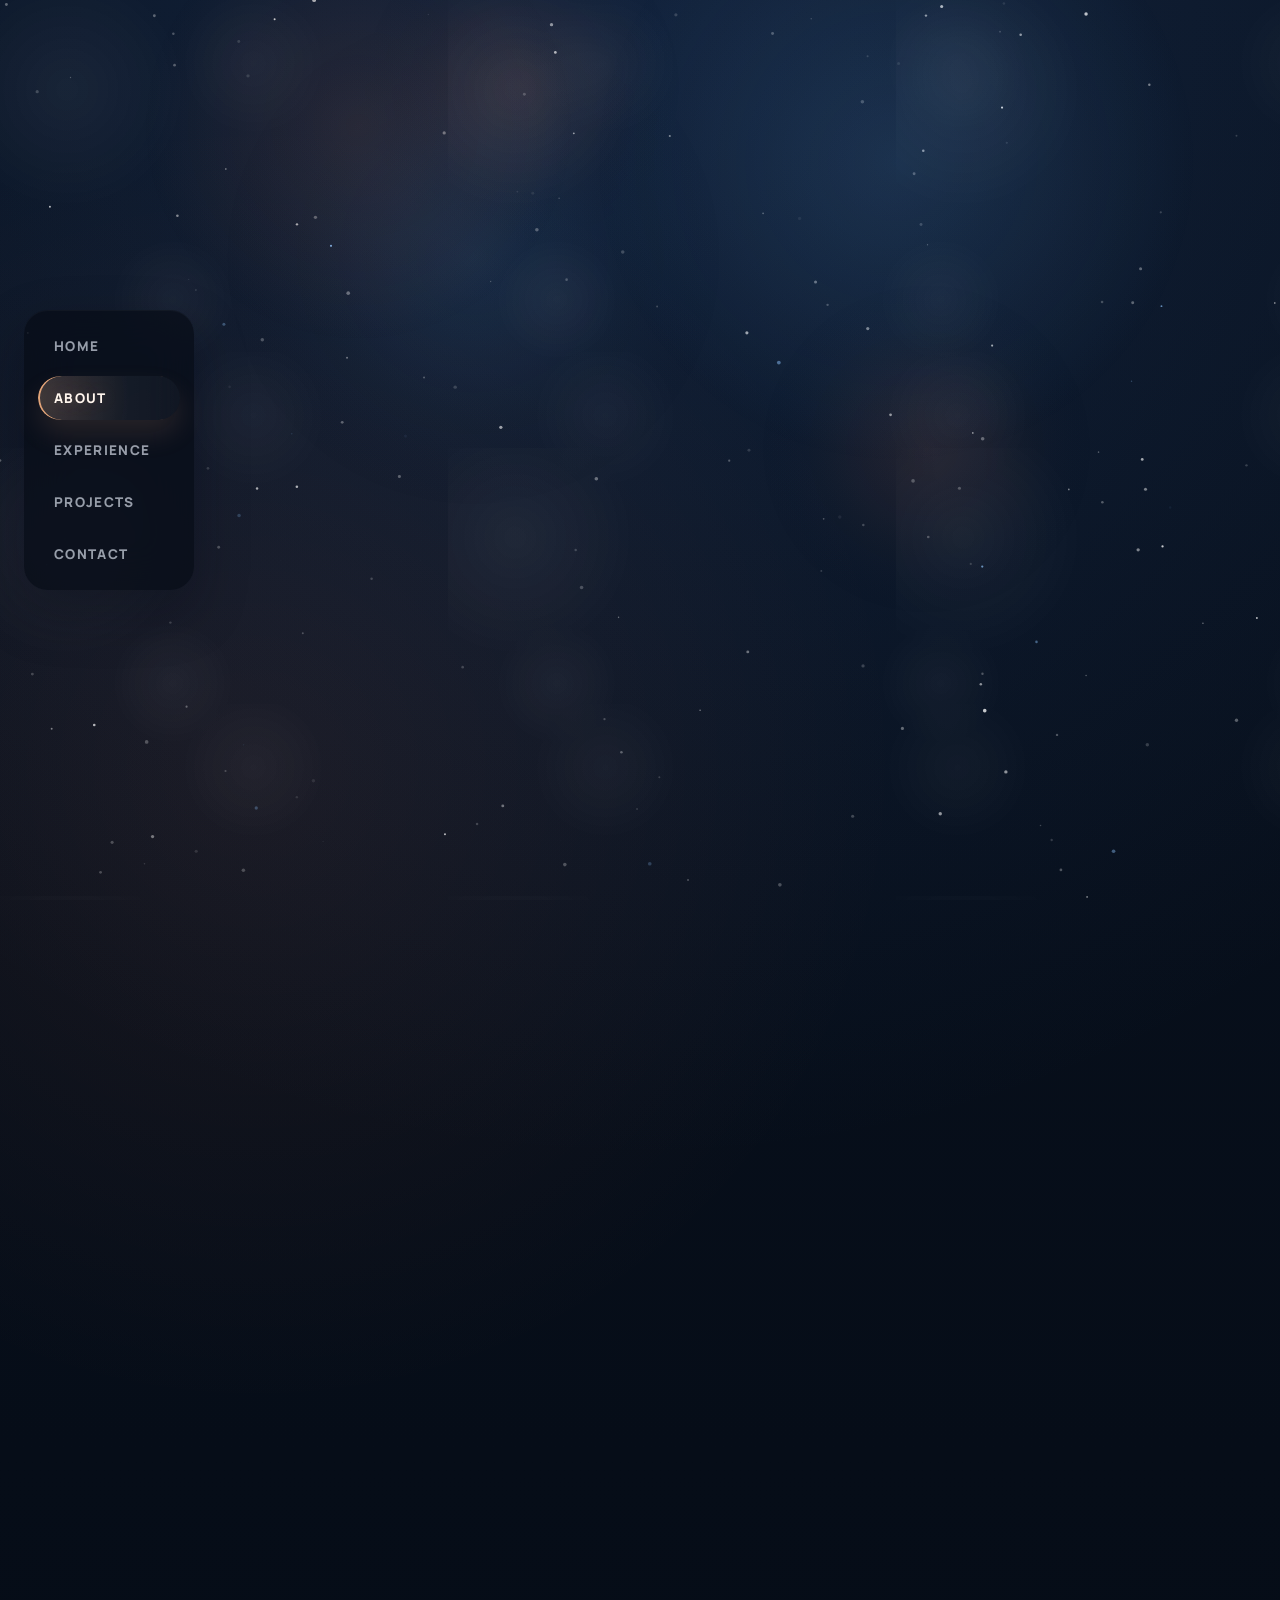
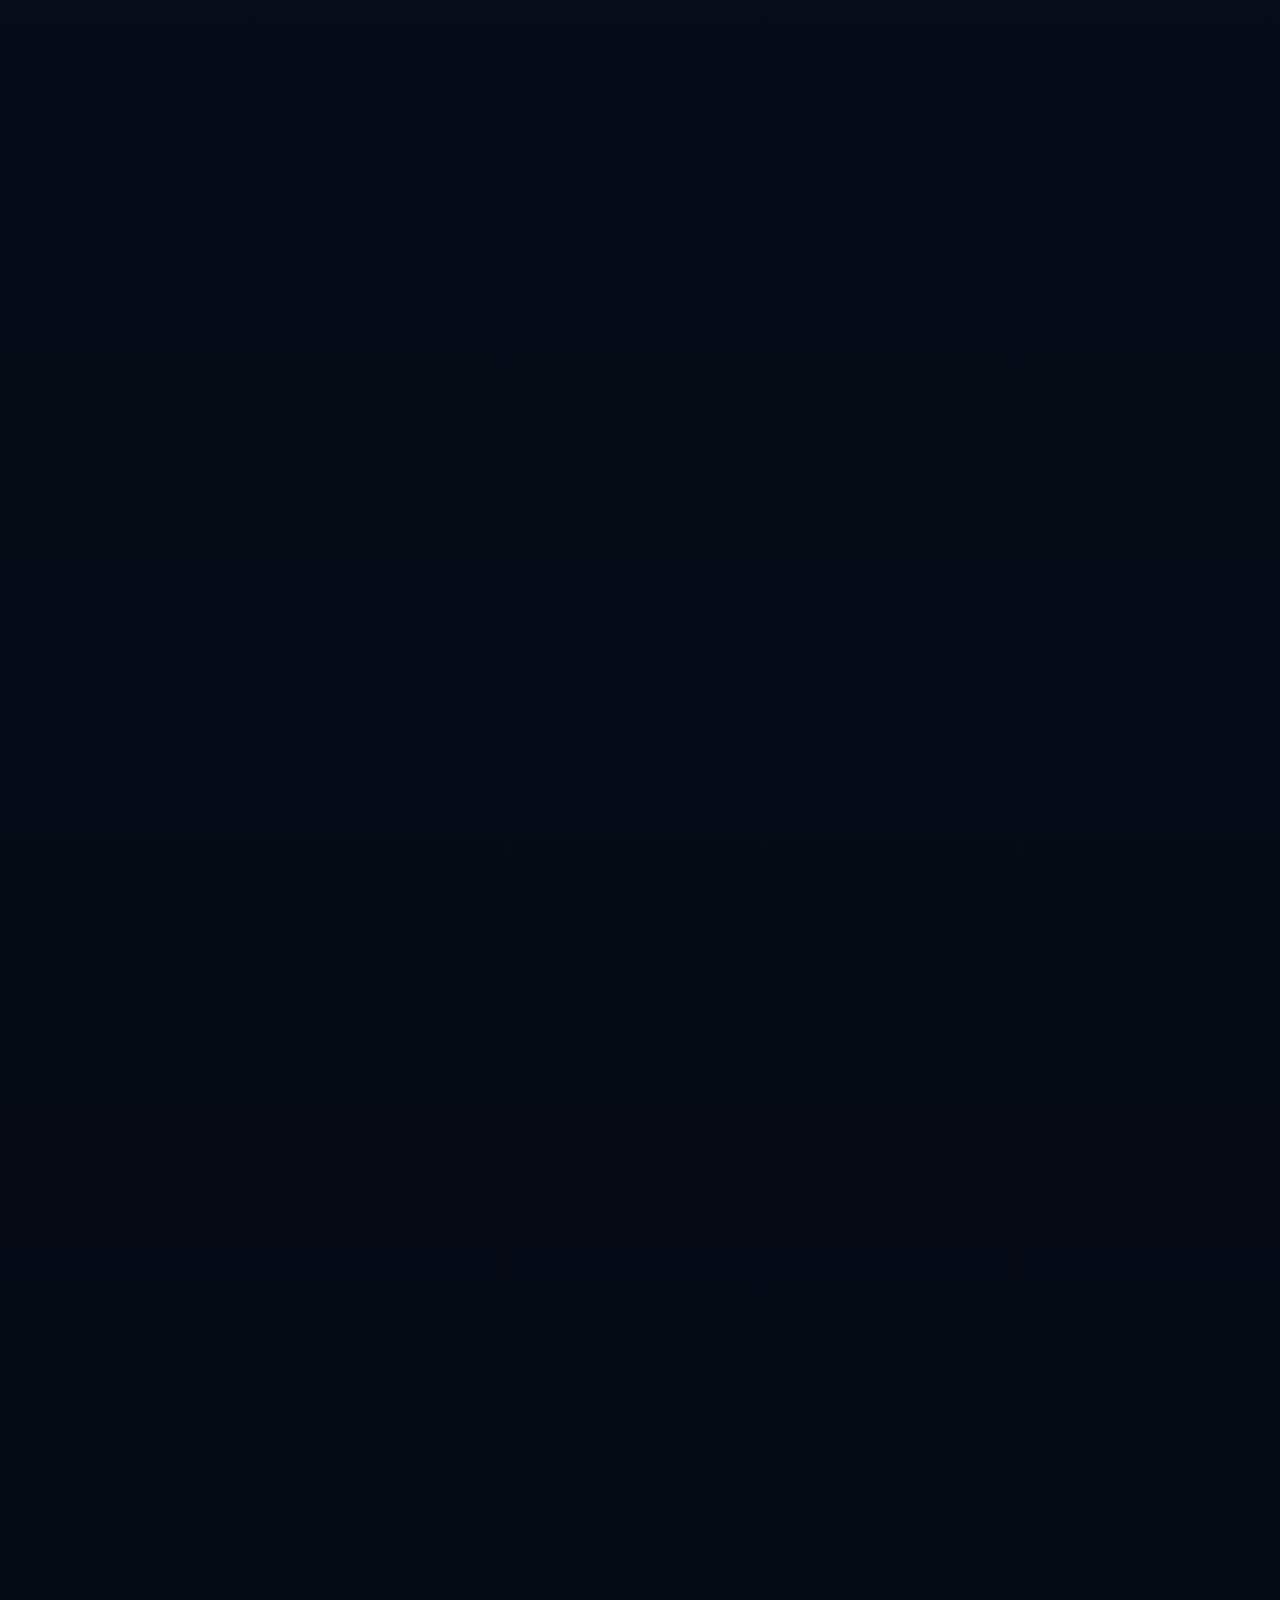
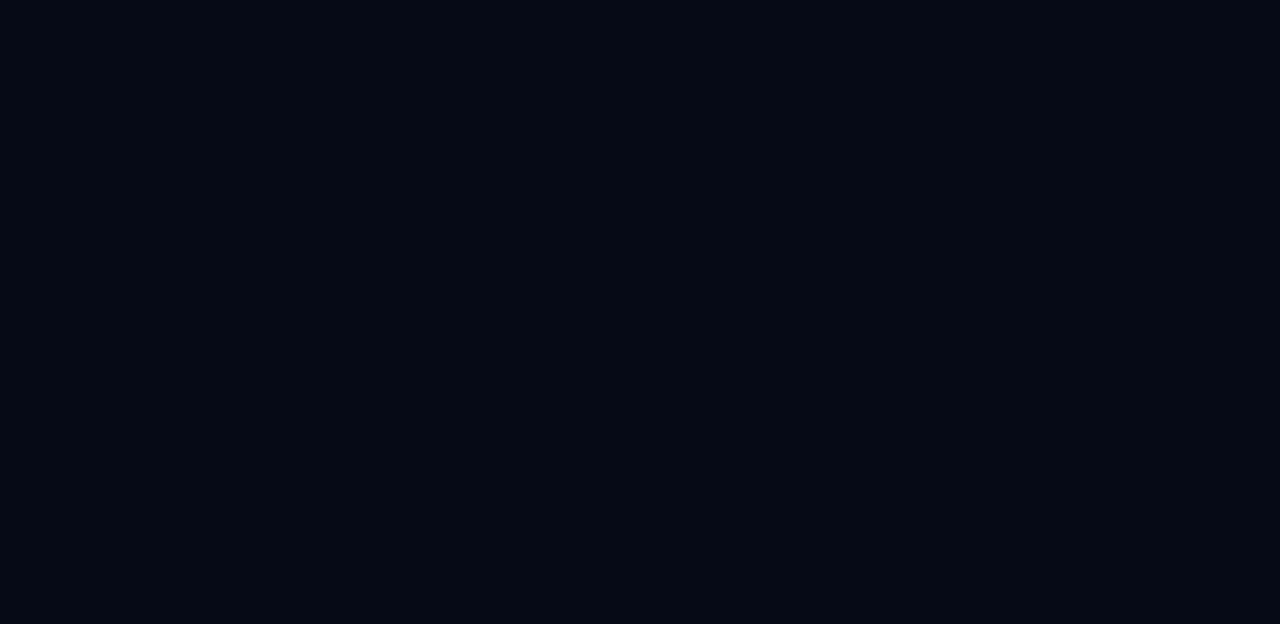
==== commit 15b445f4: "Portfolio" ====
--- a/about.html
+++ b/about.html
@@ -2,169 +2,10 @@
 <html lang="en">
   <head>
     <meta charset="UTF-8" />
-    <meta name="viewport" content="width=device-width, initial-scale=1.0" />
-    <meta
-      name="description"
-      content="About Junhao Jia, a UCLA Statistics and Data Science student focused on analysis, design, and communication."
-    />
-    <title>About | Junhao Jia</title>
-    <link rel="preconnect" href="https://fonts.googleapis.com" />
-    <link rel="preconnect" href="https://fonts.gstatic.com" crossorigin />
-    <link rel="stylesheet" href="assets/css/styles.css" />
-    <script src="assets/js/main.js" defer></script>
+    <meta http-equiv="refresh" content="0; url=index.html#about" />
+    <title>Redirecting...</title>
   </head>
-  <body data-page="about">
-    <div class="site-shell">
-      <header class="site-header">
-        <a class="brand-mark" href="index.html">
-          <span class="brand-mark__eyebrow">Harley Studio</span>
-          <span class="brand-mark__name">Junhao Jia</span>
-        </a>
-        <button class="nav-toggle" type="button" aria-expanded="false" aria-label="Open menu">
-          <span></span>
-          <span></span>
-        </button>
-        <nav class="site-nav" aria-label="Primary">
-          <a href="index.html" data-nav="home">Home</a>
-          <a href="about.html" data-nav="about">About</a>
-          <a href="resume.html" data-nav="resume">Experience</a>
-          <a href="projects.html" data-nav="projects">Projects</a>
-          <a href="writing.html" data-nav="writing">Writing</a>
-          <a href="contact.html" data-nav="contact">Contact</a>
-          <a class="button button--small" href="assets/resume.pdf" target="_blank" rel="noreferrer">Resume PDF</a>
-        </nav>
-      </header>
-
-      <main>
-        <section class="page-intro reveal">
-          <p class="section-label">About</p>
-          <h1>I care about rigorous analysis, readable presentation, and work that earns trust quickly.</h1>
-          <p class="lead">
-            This page covers the personal and academic context behind the portfolio: what I study,
-            what kind of problems I enjoy, and how I like to work.
-          </p>
-        </section>
-
-        <section class="section split-section reveal">
-          <div class="split-section__main">
-            <div class="section-heading">
-              <div>
-                <p class="section-label">Personal Description</p>
-                <h2>Quantitative by training, editorial in execution.</h2>
-              </div>
-            </div>
-            <div class="rich-card">
-              <p>
-                I am a UCLA student in Statistics and Data Science with a minor in Data Science
-                Engineering. My interests sit at the intersection of analysis, product thinking,
-                and communication: I like work that is technically grounded but also carefully
-                packaged for real people.
-              </p>
-              <p>
-                What keeps showing up across my projects is the same pattern. I enjoy taking an
-                ambiguous question, deciding what structure it needs, doing the careful technical
-                work, and then shaping the result into something calm, clear, and usable.
-              </p>
-            </div>
-          </div>
-          <aside class="split-section__side">
-            <div class="panel-card">
-              <p class="section-label">Quick Facts</p>
-              <ul class="meta-list meta-list--stacked">
-                <li><strong>School</strong><span>UCLA</span></li>
-                <li><strong>Major</strong><span>Statistics and Data Science</span></li>
-                <li><strong>Minor</strong><span>Data Science Engineering</span></li>
-                <li><strong>Graduation</strong><span>June 2026</span></li>
-              </ul>
-            </div>
-          </aside>
-        </section>
-
-        <section class="section reveal">
-          <div class="section-heading">
-            <div>
-              <p class="section-label">Education</p>
-              <h2>The core academic details, kept concise.</h2>
-            </div>
-          </div>
-          <div class="education-card">
-            <div>
-              <h3>University of California, Los Angeles</h3>
-              <p class="education-card__subline">
-                B.S. in Statistics and Data Science, Minor in Data Science Engineering
-              </p>
-              <p class="education-card__subline">Expected graduation: June 2026</p>
-            </div>
-            <div class="coursework-block">
-              <p class="coursework-block__label">Relevant Coursework</p>
-              <div class="tag-cloud">
-                <span class="tag">Machine Learning</span>
-                <span class="tag">Data Mining</span>
-                <span class="tag">Regression Models</span>
-                <span class="tag">Monte Carlo Methods</span>
-                <span class="tag">Optimization</span>
-                <span class="tag">Computational Statistics</span>
-              </div>
-            </div>
-          </div>
-        </section>
-
-        <section class="section reveal">
-          <div class="section-heading">
-            <div>
-              <p class="section-label">How I Work</p>
-              <h2>Principles I want the site to communicate.</h2>
-            </div>
-          </div>
-          <div class="feature-grid">
-            <article class="feature-card">
-              <h3>Clarity first</h3>
-              <p>I want the output to be understandable in one pass, not impressive only after explanation.</p>
-            </article>
-            <article class="feature-card">
-              <h3>Structured curiosity</h3>
-              <p>I like ambitious questions, but I prefer solving them through careful decomposition.</p>
-            </article>
-            <article class="feature-card">
-              <h3>Polished finish</h3>
-              <p>Layout, wording, and pacing matter because they change whether people trust the work.</p>
-            </article>
-          </div>
-        </section>
-
-        <section class="section reveal">
-          <div class="section-heading">
-            <div>
-              <p class="section-label">Interests</p>
-              <h2>The kinds of work I want to keep doing.</h2>
-            </div>
-          </div>
-          <div class="feature-grid">
-            <article class="feature-card">
-              <h3>Analytics</h3>
-              <p>Experiment design, modeling, dashboards, and decision support grounded in evidence.</p>
-            </article>
-            <article class="feature-card">
-              <h3>Interface and story</h3>
-              <p>Designing deliverables that help technical work feel calm, legible, and intentional.</p>
-            </article>
-            <article class="feature-card">
-              <h3>Applied research</h3>
-              <p>Projects where building, testing, and explaining all matter at the same time.</p>
-            </article>
-          </div>
-        </section>
-      </main>
-
-      <footer class="site-footer">
-        <p>The short version lives on the home page; the proof lives in Experience and Projects.</p>
-        <div class="footer-links">
-          <a href="index.html">Home</a>
-          <a href="resume.html">Experience</a>
-          <a href="projects.html">Projects</a>
-          <a href="contact.html">Contact</a>
-        </div>
-      </footer>
-    </div>
+  <body>
+    <p><a href="index.html#about">Go to the About section</a>.</p>
   </body>
 </html>
